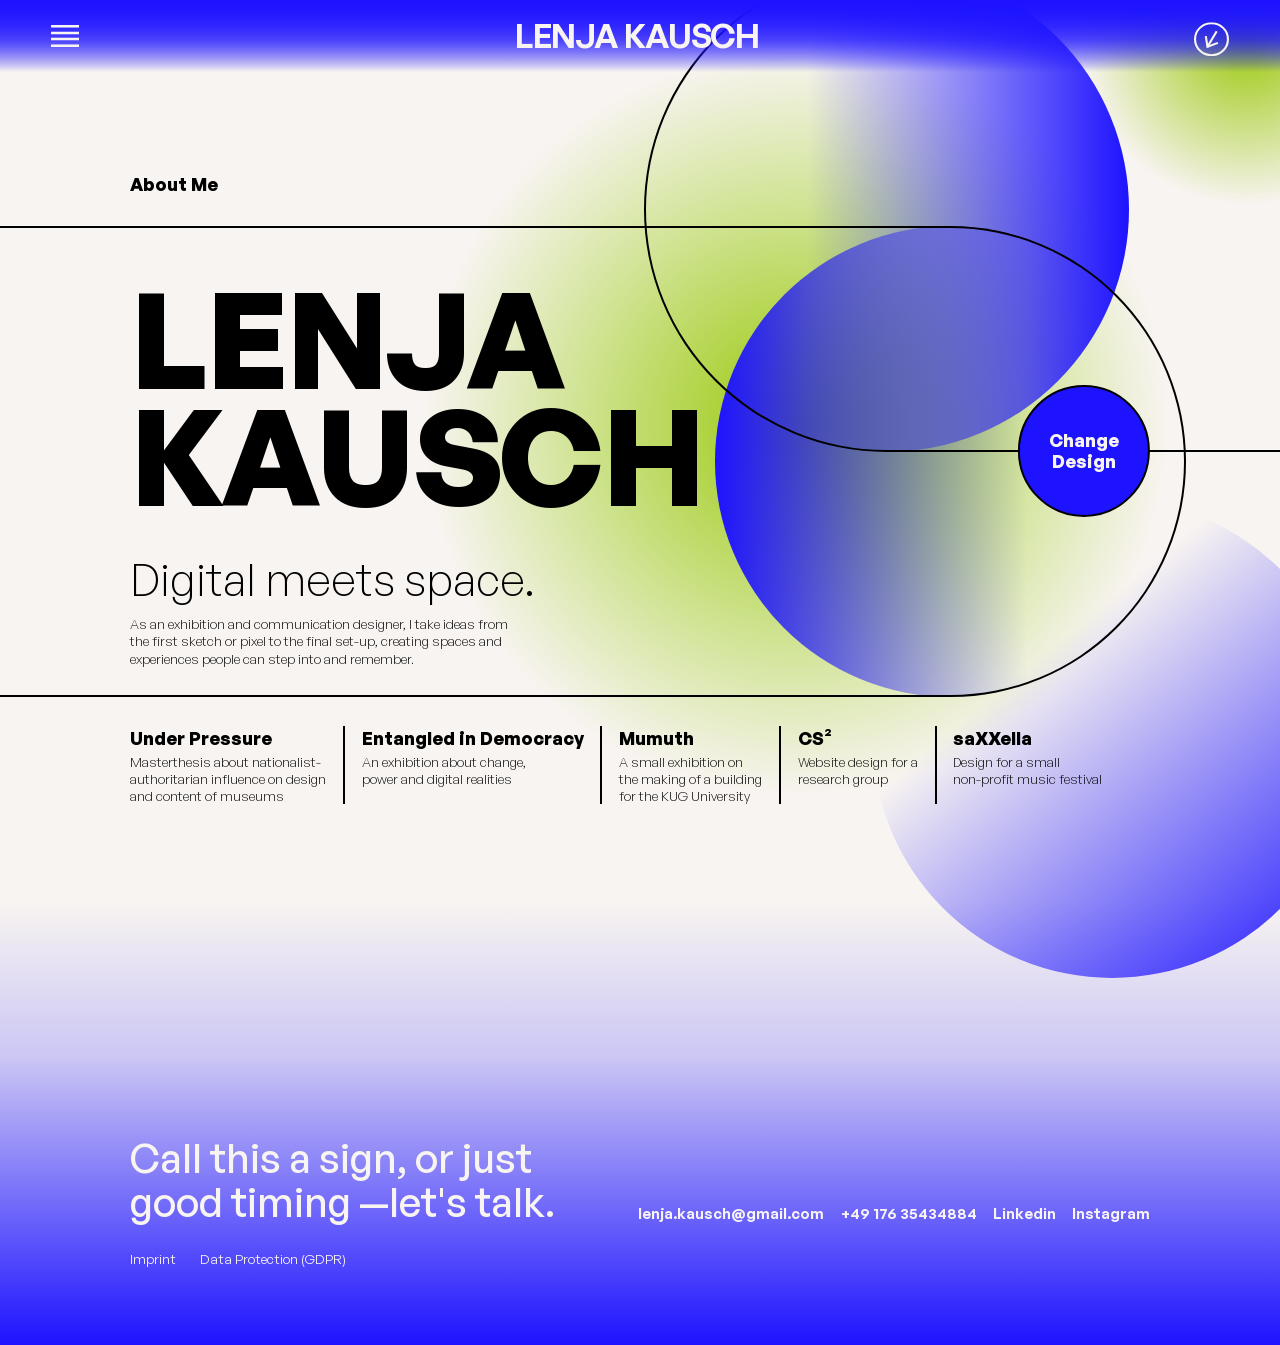
==== index.html @ ba764f84 "Portfolio website: landing page, project pages, about me, imprint and data protection Co-Authored-By" ====
<!DOCTYPE html>
<html lang="en">
<head>
<meta charset="UTF-8">
<meta name="viewport" content="width=device-width, initial-scale=1.0">
<title>Lenja Kausch — Exhibition &amp; Communication Design</title>
<meta name="description" content="Lenja Kausch — exhibition and communication designer. Digital meets space.">
<link rel="stylesheet" href="css/fonts.css">
<script>/* restore the chosen landing design before first paint */try{if(localStorage.getItem("landingDesign")==="alt")document.documentElement.classList.add("design-alt")}catch(e){}</script>
<link rel="stylesheet" href="css/style.css">
</head>
<body class="theme-landing">

<header class="site-header" id="top">
  <div class="nav-zone">
    <button class="nav-trigger" type="button" aria-haspopup="true" aria-expanded="false" aria-controls="nav-panel" aria-label="Menu">
      <img src="assets/icons/icon-menu.svg" alt="" width="33" height="26">
      <span class="nav-trigger__plus" aria-hidden="true"></span>
    </button>
    <nav class="nav-panel" id="nav-panel" aria-label="Main">
      <ul class="nav-list">
        <li class="nav-list__item nav-list__item--parent">
          <a href="work.html">Work</a>
          <ul class="nav-sublist">
            <li><a href="saxxella.html">saXXella</a></li>
            <li><a href="c2c2.html">CS²</a></li>
            <li><a href="under-pressure.html">Under Pressure</a></li>
            <li><a href="mumuth.html">Mumuth</a></li>
            <li><a href="entangled-in-democracy.html">Entangled<span class="nav-sublist__long"> in Democracy</span></a></li>
          </ul>
        </li>
        <li class="nav-list__item"><a href="about.html">About me</a></li>
      </ul>
      <p class="nav-panel__initials" aria-hidden="true">LK</p>
    </nav>
  </div>

  <a href="index.html" class="logo">Lenja Kausch</a>

  <a href="#footer" class="header-cta" aria-label="Get in touch">
    <span class="header-cta__label">GET IN<br>TOUCH</span>
    <span class="header-cta__icon">
      <img src="assets/icons/icon-arrow-circle.svg" alt="" width="24" height="24">
    </span>
  </a>
</header>

<main class="landing">

  <nav class="landing-links" aria-label="Pages">
    <ul>
      <li><a href="about.html">About Me</a></li>
    </ul>
  </nav>

  <section class="landing-hero">
    <div class="landing-hero__stage">
      <div class="landing-hero__deco" aria-hidden="true">
        <span class="landing-blob landing-blob--lime-large"></span>
        <span class="landing-blob landing-blob--lime-small"></span>
        <span class="landing-blob landing-blob--fade"></span>
        <span class="landing-circle landing-circle--upper"></span>
        <span class="landing-circle landing-circle--main"></span>
        <span class="landing-pill landing-pill--upper"></span>
        <span class="landing-pill landing-pill--main"></span>
      </div>
      <div class="container landing-hero__content">
        <h1 class="landing-title">Lenja<br>Kausch</h1>
        <p class="landing-claim"><span class="landing-claim__word">Digital</span> <span class="landing-claim__word">meets</span> <span class="landing-claim__word">space.</span></p>
        <p class="landing-intro">As an exhibition and communication designer, I take ideas from the first sketch or pixel to the final set-up, creating spaces and experiences people can step into and remember.</p>
      </div>
    </div>
    <button type="button" class="landing-change" data-change-design>Change Design</button>
  </section>

  <nav class="landing-projects" aria-label="Projects">
    <ul class="container">
      <li class="landing-project">
        <a href="under-pressure.html">
          <span class="landing-project__text">
            <strong class="landing-project__title">Under Pressure</strong>
            <span class="landing-project__desc">Masterthesis about nationalist-<br class="br-desktop">authoritarian influence on design<br class="br-desktop"> and content of museums</span>
          </span>
          <span class="landing-project__media"><img src="assets/images/landing page/web/under-pressure.jpg" alt="" loading="lazy"></span>
        </a>
      </li>
      <li class="landing-project">
        <a href="entangled-in-democracy.html">
          <span class="landing-project__text">
            <strong class="landing-project__title">Entangled in Democracy</strong>
            <span class="landing-project__desc">An exhibition about change,<br class="br-desktop"> power and digital realities</span>
          </span>
          <span class="landing-project__media"><img src="assets/images/landing page/web/entangled-in-democracy.jpg" alt="" loading="lazy"></span>
        </a>
      </li>
      <li class="landing-project">
        <a href="mumuth.html">
          <span class="landing-project__text">
            <strong class="landing-project__title">Mumuth</strong>
            <span class="landing-project__desc">A small exhibition on<br class="br-desktop"> the making of a building<br class="br-desktop"> for the KUG University</span>
          </span>
          <span class="landing-project__media"><img src="assets/images/landing page/web/mumuth.jpg" alt="" loading="lazy"></span>
        </a>
      </li>
      <li class="landing-project">
        <a href="c2c2.html">
          <span class="landing-project__text">
            <strong class="landing-project__title">CS²</strong>
            <span class="landing-project__desc">Website design for a<br class="br-desktop"> research group</span>
          </span>
          <span class="landing-project__media"><img src="assets/images/landing page/web/cs2.jpg" alt="" loading="lazy"></span>
        </a>
      </li>
      <li class="landing-project">
        <a href="saxxella.html">
          <span class="landing-project__text">
            <strong class="landing-project__title">saXXella</strong>
            <span class="landing-project__desc">Design for a small<br class="br-desktop"> non-profit music festival</span>
          </span>
          <span class="landing-project__media"><img src="assets/images/landing page/web/saxxella.jpg" alt="" loading="lazy"></span>
        </a>
      </li>
    </ul>
  </nav>

</main>

</main>

<svg class="alt-pattern" aria-hidden="true" focusable="false"></svg>

<main class="landing-alt">

  <section class="alt-hero">
    <div class="container alt-hero__grid">
      <h1 class="alt-title">
        <span class="alt-title__line alt-title__line--1" data-pattern-avoid>Digital</span>
        <span class="alt-title__line alt-title__line--2" data-pattern-avoid>Meets</span>
        <span class="alt-title__line alt-title__line--3" data-pattern-avoid>Space</span>
      </h1>
      <div class="alt-hero__aside">
        <p class="alt-intro" data-pattern-avoid>As an exhibition and communication designer, I take ideas from the first sketch or pixel to the final set-up, creating spaces and experiences people can step into and remember.</p>
        <ul class="alt-links">
          <li data-pattern-avoid><a href="about.html">About Me <img src="assets/icons/icon-arrow-right-circle.svg" alt="" width="24" height="24"></a></li>
        </ul>
      </div>
      <div class="alt-tags">
        <span class="alt-tag" data-pattern-avoid>Exhibition Design</span>
        <span class="alt-tag" data-pattern-avoid>Visual Communication</span>
      </div>
      <button type="button" class="alt-change" data-change-design data-pattern-avoid>Change Design</button>
    </div>
  </section>

  <section class="alt-projects">
    <div class="container">
      <h2 class="alt-heading" data-pattern-avoid>Selected<br>Projects</h2>
      <ol class="alt-list" data-pattern-end>
        <li class="alt-project">
          <a href="under-pressure.html">
            <span class="alt-project__num">01</span>
            <span class="alt-project__thumb" style="background-position: 52% 45%" aria-hidden="true"></span>
            <span class="alt-project__text">
              <strong class="alt-project__title">Under Pressure</strong>
              <span class="alt-project__desc">Masterthesis about nationalist-authoritarian influence on design and content of museums</span>
            </span>
            <span class="alt-tag alt-tag--outline alt-project__tag">Exhibition Design</span>
            <img class="alt-project__arrow" src="assets/icons/icon-arrow-right-circle.svg" alt="" width="36" height="36">
          </a>
        </li>
        <li class="alt-project">
          <a href="entangled-in-democracy.html">
            <span class="alt-project__num">02</span>
            <span class="alt-project__thumb" style="background-position: 20% 60%" aria-hidden="true"></span>
            <span class="alt-project__text">
              <strong class="alt-project__title">Entangled in Democracy</strong>
              <span class="alt-project__desc">An exhibition about change, power and digital realities</span>
            </span>
            <span class="alt-tag alt-tag--outline alt-project__tag">Exhibition Design</span>
            <img class="alt-project__arrow" src="assets/icons/icon-arrow-right-circle.svg" alt="" width="36" height="36">
          </a>
        </li>
        <li class="alt-project">
          <a href="mumuth.html">
            <span class="alt-project__num">03</span>
            <span class="alt-project__thumb" style="background-position: 75% 30%" aria-hidden="true"></span>
            <span class="alt-project__text">
              <strong class="alt-project__title">Mumuth</strong>
              <span class="alt-project__desc">A small exhibition on the making of a building for the KUG University</span>
            </span>
            <span class="alt-tag alt-tag--outline alt-project__tag">Exhibition Design</span>
            <img class="alt-project__arrow" src="assets/icons/icon-arrow-right-circle.svg" alt="" width="36" height="36">
          </a>
        </li>
        <li class="alt-project">
          <a href="c2c2.html">
            <span class="alt-project__num">04</span>
            <span class="alt-project__thumb" style="background-position: 35% 85%" aria-hidden="true"></span>
            <span class="alt-project__text">
              <strong class="alt-project__title">CS²</strong>
              <span class="alt-project__desc">Website design for a research group</span>
            </span>
            <span class="alt-tag alt-tag--outline alt-project__tag">Visual Communication</span>
            <img class="alt-project__arrow" src="assets/icons/icon-arrow-right-circle.svg" alt="" width="36" height="36">
          </a>
        </li>
        <li class="alt-project">
          <a href="saxxella.html">
            <span class="alt-project__num">05</span>
            <span class="alt-project__thumb" style="background-position: 85% 70%" aria-hidden="true"></span>
            <span class="alt-project__text">
              <strong class="alt-project__title">saXXella</strong>
              <span class="alt-project__desc">Design for a small non-profit music festival</span>
            </span>
            <span class="alt-tag alt-tag--outline alt-project__tag">Visual Communication</span>
            <img class="alt-project__arrow" src="assets/icons/icon-arrow-right-circle.svg" alt="" width="36" height="36">
          </a>
        </li>
      </ol>
      <img class="alt-strip" src="assets/images/landing page/alt/pixel-strip.png" alt="" width="2656" height="296" loading="lazy">
    </div>
  </section>

</main>

<footer class="site-footer" id="footer">
  <div class="container footer__grid">
    <h2 class="footer__title">Call this a sign, or just good timing —let's talk.</h2>
    <ul class="footer__links">
      <li><a href="mailto:lenja.kausch@gmail.com">lenja.kausch@gmail.com</a></li>
      <li><a href="tel:+4917635434884">+49 176 35434884</a></li>
      <li><a href="https://www.linkedin.com" target="_blank" rel="noopener">Linkedin</a></li>
      <li><a href="https://www.instagram.com" target="_blank" rel="noopener">Instagram</a></li>
    </ul>
    <p class="footer__legal"><a href="impressum.html">Imprint</a><a href="datenschutz.html">Data Protection (GDPR)</a></p>
  </div>
</footer>

<script src="js/script.js"></script>
</body>
</html>
---- css/fonts.css ----
/* self-hosted fonts (General Sans and Array by Indian Type Foundry, via Fontshare; ITF Free Font License) */
@font-face {
  font-family: 'General Sans';
  src: url('../assets/fonts/general-sans-300.woff2') format('woff2');
  font-weight: 300;
  font-style: normal;
  font-display: swap;
}
@font-face {
  font-family: 'General Sans';
  src: url('../assets/fonts/general-sans-400.woff2') format('woff2');
  font-weight: 400;
  font-style: normal;
  font-display: swap;
}
@font-face {
  font-family: 'General Sans';
  src: url('../assets/fonts/general-sans-500.woff2') format('woff2');
  font-weight: 500;
  font-style: normal;
  font-display: swap;
}
@font-face {
  font-family: 'General Sans';
  src: url('../assets/fonts/general-sans-600.woff2') format('woff2');
  font-weight: 600;
  font-style: normal;
  font-display: swap;
}
@font-face {
  font-family: 'General Sans';
  src: url('../assets/fonts/general-sans-700.woff2') format('woff2');
  font-weight: 700;
  font-style: normal;
  font-display: swap;
}
@font-face {
  font-family: 'Array';
  src: url('../assets/fonts/array-600.woff2') format('woff2');
  font-weight: 600;
  font-style: normal;
  font-display: swap;
}
---- css/style.css ----
/* ---------- Tokens ---------- */
:root {
  --color-bg: #F8F4F1;
  --color-accent: #6A00FF;
  --color-accent-2: #954CFD;
  --color-on-accent: #F8F4F1;
  --nav-initials-color: #fff;
  --gradient-rgb: 106,0,255;
  --gradient-mid-rgb: 125,32,255;
  --gradient-soft-rgb: 181,128,255;

  --font-body: "General Sans", -apple-system, BlinkMacSystemFont, "Segoe UI", sans-serif;

  --fs-hero: clamp(2.75rem, 6vw + 2rem, 9.375rem);
  --fs-h1: clamp(2.25rem, 4.2vw + 1.5rem, 6.25rem);
  --fs-h2: clamp(1.75rem, 1.2vw + 1.4rem, 2.8125rem);
  --fs-subtitle: clamp(1.5rem, 1.4vw + 1.1rem, 2.8125rem);
  --fs-footer-title: clamp(1.75rem, 1.6vw + 1.2rem, 2.8125rem);
  --fs-body: clamp(0.8rem, 0.9vw + 0.2rem, 2rem); 
  --fs-small: clamp(0.7rem, 0.8vw + 0.2rem, 2rem);

  --container-pad: max(1.5rem, 10vw + 2px);
  --grid-col: calc(var(--container-pad) - 20px);
  --section-gap: clamp(4rem, 8vw, 8rem);

  --header-h: clamp(4.5rem, 5vw, 10.4rem);
  --ease-out-expo: cubic-bezier(0.19, 1, 0.22, 1);
  --nav-icon-h: 1.38rem;
  --logo-h: clamp(2.1rem, 1.4vw, 1.5rem);
  --cta-icon-h: 2.15rem;
  --gap-xl: clamp(8rem, 12vw, 14rem);
  --gap-md: clamp(6rem, 10vw, 12rem);
  --gap-sm: clamp(0.75rem, 2vw, 5rem);

}

/* ---------- Project themes ---------- */
.theme-underpressure {
  --color-accent: #3E4D00; /* dark olive for text: the lime itself is too light to read on the cream background */
  --color-accent-2: #3E4D00;
  --gradient-rgb: 185,226,59; /* #B9E23B */
  --gradient-mid-rgb: 185,226,59;
  --gradient-soft-rgb: 214,238,140;
}
.theme-underpressure .hero { color: var(--color-accent); }
/* portrait images in landscape sliders: the empty sides are filled with a warm grey, close to the rendered walls */
.theme-underpressure .media-frame__images img.media-frame__images-item--contain { background: #DEDBD6; }
.theme-underpressure .site-header,
.theme-underpressure .site-footer { --color-on-accent: #3E4D00; }
.theme-underpressure .site-header { --nav-initials-color: #3E4D00; }
@media (max-width: 55.99em) {
  .theme-underpressure .nav-panel { background: rgb(var(--gradient-rgb)); }
}
.theme-saxxella {
  --color-accent: #2F2A9E;
  --color-accent-2: #2F2A9E;
  --gradient-rgb: 122,201,112;
  --gradient-mid-rgb: 122,201,112;
  --gradient-soft-rgb: 170,224,160;
}
.theme-saxxella .hero { color: var(--color-accent); }
/* the portrait T-shirt photo is shown whole; its wall colour fills the rest of the frame */
.saxxella-shirt { background: #E6E4E1; }
/* radial gradient on the right edge, straddling Concept and Idea and Final Concept */
.theme-saxxella .final-result { position: relative; }
.theme-saxxella .final-result::before {
  content: "";
  position: absolute;
  right: 0;
  top: calc(-1 * var(--gap-xl) / 2 - 8vw);
  width: 32vw;
  height: 42vw;
  transform: translateY(-50%);
  background: radial-gradient(ellipse 100% 50% at 100% 50%, rgba(var(--gradient-rgb),0.9) 0%, rgba(var(--gradient-rgb),0.6) 30%, rgba(var(--gradient-soft-rgb),0.3) 60%, rgba(248,244,241,0) 100%);
  pointer-events: none;
}
.theme-saxxella .final-result > .container { position: relative; }
/* Final Concept: the slider sits under the text, across all 8 content columns
   (same distance between text and slider as between lede and slider on Entangled) */
.theme-saxxella .final-result__grid {
  grid-template-columns: 1fr;
  row-gap: clamp(3rem, 6vw, 5rem);
}
@media (min-width: 56em) {
  /* text starts at page column 4, like the Concept and Idea text (the heading stays at column 2) */
  .theme-saxxella .final-result__text > p {
    width: calc(3 * var(--container-pad) - 20px); /* 3 columns */
    max-width: none;
    margin-left: calc(2 * var(--container-pad));
  }
}
@media (max-width: 40em) {
  /* the long first subtitle line has to fit inside the margins so both lines end at the same edge */
  .theme-saxxella .hero__subtitle { font-size: 5.1vw; }
}
/* intro image as a full-width strip */
.theme-saxxella .concept-video__player { aspect-ratio: 5 / 1; object-position: 50% 50%; }
@media (max-width: 40em) {
  .theme-saxxella .concept-video__player { aspect-ratio: 3 / 1; }
}
.theme-saxxella .site-header,
.theme-saxxella .site-footer { --color-on-accent: #2F2A9E; }
.theme-saxxella .site-header { --nav-initials-color: #2F2A9E; }
@media (max-width: 55.99em) {
  .theme-saxxella .nav-panel { background: rgb(var(--gradient-rgb)); }
}
.theme-mumuth {
  --color-accent: #1D13FF;
  --color-accent-2: #1D13FF;
  --gradient-rgb: 137,132,255;
  --gradient-mid-rgb: 137,132,255;
  --gradient-soft-rgb: 137,132,255;
}
.theme-mumuth .hero { color: var(--color-accent); }
.theme-mumuth .site-header,
.theme-mumuth .site-footer { --color-on-accent: #1D13FF; }
.theme-mumuth .site-header { --nav-initials-color: #1D13FF; }
@media (max-width: 55.99em) {
  .theme-mumuth .nav-panel { background: rgb(var(--gradient-rgb)); }
}

.theme-cs2 {
  --color-accent: #E040FB;
  --color-accent-2: #E040FB;
  --gradient-rgb: 224,64,251;
  --gradient-mid-rgb: 224,64,251;
  --gradient-soft-rgb: 238,150,252;
}
/* CS² magenta is lighter than the other themes: keep the hero colour solid for longer so the light title and subtitle stay readable */
.theme-cs2 .hero {
  background:
    radial-gradient(ellipse 60% 55% at 12% 0%, rgba(var(--gradient-rgb),0.9) 0%, rgba(var(--gradient-rgb),0.7) 20%, rgba(var(--gradient-soft-rgb),0.35) 55%, rgba(248,244,241,0) 80%),
    linear-gradient(180deg, rgb(var(--gradient-rgb)) 0%, rgba(var(--gradient-rgb),0.9) 45%, var(--color-bg) 78%);
}
@media (max-width: 40em) {
  /* the long CS² title needs a slightly smaller size to fit on phones */
  .theme-cs2 .hero__title { font-size: 9.5vw; }
}
.theme-landing {
  --color-accent: #1D13FF;
  --color-accent-2: #1D13FF;
  --gradient-rgb: 29,19,255;
  --gradient-mid-rgb: 29,19,255;
  --gradient-soft-rgb: 138,132,248;
  --landing-lime: #9AC80A;
  --landing-line: 2px solid #000;
  /* landing scale unit: 1vw, but shrinks on wide, short screens so the first screen still fits (design frame 1440 x 952) */
  --lu: min(1vw, 1.5126vh);
}
.theme-about {
  --color-accent: #1D13FF;
  --color-accent-2: #1D13FF;
  --gradient-rgb: 29,19,255;
  --gradient-mid-rgb: 29,19,255;
  --gradient-soft-rgb: 138,132,248;
}

/* ---------- Reset ---------- */
* { box-sizing: border-box; }
html { scroll-behavior: smooth; }
body {
  margin: 0;
  background: var(--color-bg);
  color: var(--color-accent);
  font-family: var(--font-body);
  font-weight: 400;
  -webkit-font-smoothing: antialiased;
}
img { max-width: 100%; display: block; }
a { color: inherit; text-decoration: none; }
ul { list-style: none; margin: 0; padding: 0; }
p { margin: 0 0 1em; }
p:last-child { margin-bottom: 0; }
button { font: inherit; background: none; border: none; padding: 0; color: inherit; cursor: pointer; }

.container {
  margin-inline: auto;
  padding-inline: var(--container-pad);
}

/* ---------- Header ---------- */
.site-header {
  position: fixed;
  top: 0;
  left: 0;
  right: 0;
  z-index: 50;
  display: flex;
  align-items: center;
  justify-content: space-between;
  height: var(--header-h);
  padding-inline: clamp(1.25rem, 4vw, 3.25rem);
  background: linear-gradient(180deg, rgb(var(--gradient-rgb)) 0%, rgba(var(--gradient-rgb),0.55) 55%, rgba(var(--gradient-rgb),0) 100%);
  pointer-events: none;
}
.site-header > * { pointer-events: auto; }

.site-header::before {
  content: "";
  position: absolute;
  top: 0;
  left: 0;
  right: 0;
  z-index: -1;
  height: var(--header-h);
  background: linear-gradient(180deg, rgb(var(--gradient-rgb)) 0%, rgba(var(--gradient-rgb),0.55) 55%, rgba(var(--gradient-rgb),0) 100%);
  transition: height 0.4s var(--ease-out-expo);
  pointer-events: none;
}
.site-header:hover::before,
.site-header:focus-within::before,
.site-header.is-open::before {
  height: calc(var(--header-h) + 11rem);
}

.logo {
  font-weight: 600;
  letter-spacing: -0.03em;
  text-transform: uppercase;
  font-size: var(--logo-h);
  line-height: 1;
  color: var(--color-on-accent);
}

/* ---------- Nav (hover flyout, staggered cascade) ---------- */
.nav-zone {
  position: relative;
  height: 100%;
  display: flex;
  align-items: center;
}
.nav-trigger {
  position: relative;
  z-index: 1;
  display: inline-flex;
}
.nav-trigger__plus {
  display: none;
}
.nav-trigger img {
  width: 1.75rem;
  height: var(--nav-icon-h);
  transition: opacity 0.3s var(--ease-out-expo);
}
.nav-zone:hover .nav-trigger img,
.nav-zone:focus-within .nav-trigger img,
.site-header:hover .nav-trigger img,
.site-header:focus-within .nav-trigger img,
.site-header.is-open .nav-trigger img {
  opacity: 0;
}

.nav-panel {
  position: absolute;
  top: calc(50% - (var(--logo-h) / 2));
  left: 0;
  min-width: 16rem;
  color: var(--color-on-accent);
  opacity: 0;
  visibility: hidden;
  transition: opacity 0.3s var(--ease-out-expo), visibility 0.3s;
  pointer-events: none;
}
.nav-zone:hover .nav-panel,
.nav-zone:focus-within .nav-panel,
.site-header:hover .nav-panel,
.site-header:focus-within .nav-panel,
.site-header.is-open .nav-panel {
  opacity: 1;
  visibility: visible;
  pointer-events: auto;
}

.nav-list {
  display: flex;
  flex-direction: column;
  gap: 0.2rem;
}
.nav-list__item > a {
  font-size: 1rem;
  text-transform: uppercase;
  font-weight: 400;
  -webkit-text-stroke: 0px currentColor;
  transition: -webkit-text-stroke-width 3s var(--ease-out-expo);
}
.nav-list__item > a:hover {
  font-weight: 700;
  -webkit-text-stroke-width: 0.2px;
}


.nav-sublist {
  display: flex;
  flex-direction: column;
  gap: 0rem;
  margin-top: 0 rem;
  padding-left: 1.25rem;
  text-transform: uppercase;
  line-height: 90%;
}
.nav-sublist a {
  font-size: 0.8rem;
  opacity: 0.85;
  -webkit-text-stroke: 0px currentColor;
  transition: -webkit-text-stroke-width 3s var(--ease-out-expo);
}
.nav-sublist a:hover {
  font-weight: 700;
  -webkit-text-stroke-width: 0.2px;
}
.nav-sublist .is-current a { font-weight: 600; text-decoration: underline; opacity: 1; }

.nav-panel__initials {
  display: none;
}

/* each item cascades in on its own, translate + fade, staggered top to bottom */
.nav-list__item,
.nav-sublist li {
  transform: translateY(-0.6rem);
  opacity: 0;
  transition: transform 0.6s var(--ease-out-expo), opacity 0.5s var(--ease-out-expo);
}
.nav-zone:hover .nav-list__item,
.nav-zone:hover .nav-sublist li,
.nav-zone:focus-within .nav-list__item,
.nav-zone:focus-within .nav-sublist li,
.site-header:hover .nav-list__item,
.site-header:hover .nav-sublist li,
.site-header:focus-within .nav-list__item,
.site-header:focus-within .nav-sublist li,
.site-header.is-open .nav-list__item,
.site-header.is-open .nav-sublist li {
  transform: translateY(0);
  opacity: 1;
}
.nav-list__item:nth-child(1) { transition-delay: 0.03s; }
.nav-sublist li:nth-child(1) { transition-delay: 0.07s; }
.nav-sublist li:nth-child(2) { transition-delay: 0.1s; }
.nav-sublist li:nth-child(3) { transition-delay: 0.13s; }
.nav-sublist li:nth-child(4) { transition-delay: 0.16s; }
.nav-sublist li:nth-child(5) { transition-delay: 0.19s; }
.nav-list__item:nth-child(2) { transition-delay: 0.22s; }
.nav-list__item:nth-child(3) { transition-delay: 0.25s; }

/* ---------- Get in touch CTA ---------- */
.header-cta {
  position: relative;
  display: flex;
  align-items: center;
  color: var(--color-on-accent);
}
.header-cta__icon {
  display: inline-flex;
  transform: translateY(0.2rem);
  transition: transform 0.7s var(--ease-out-expo);
}
.header-cta__icon img { width: var(--cta-icon-h); height: var(--cta-icon-h); }
.header-cta__label {
  position: absolute;
  top: 0;
  left: 50%;
  writing-mode: vertical-rl;
  text-align: end;
  transform: translateX(-50%) translateY(calc((var(--cta-icon-h) - var(--logo-h) + 8px) / 2)) rotate(180deg);
  text-transform: uppercase;
  font-size: 1.3rem; /* short enough to leave room above the icon, which now stops level with About me */
  font-weight: 300;
  letter-spacing: 0.05em;
  line-height: 80%;
  white-space: nowrap;
  opacity: 0;
  transition: opacity 0.5s var(--ease-out-expo), transform 0.6s var(--ease-out-expo);
}
.site-header:hover .header-cta__icon,
.site-header:focus-within .header-cta__icon,
.site-header.is-open .header-cta__icon {
  transform: translateY(5.95rem); /* icon sits just below the last menu entry (About me) */
}
.site-header:hover .header-cta__label,
.site-header:focus-within .header-cta__label,
.site-header.is-open .header-cta__label {
  opacity: 1;
  transition-delay: 0.1s;
}

/* ---------- Hero ---------- */
.hero {
  padding-top: calc(var(--header-h) + var(--gap-xl));
  padding-bottom: var(--gap-xl);
  background:
    radial-gradient(ellipse 60% 55% at 12% 0%, rgba(var(--gradient-rgb),0.9) 0%, rgba(var(--gradient-mid-rgb),0.7) 20%, rgba(var(--gradient-soft-rgb),0.35) 55%, rgba(248,244,241,0) 80%),
    linear-gradient(180deg, rgb(var(--gradient-rgb)) 0%, rgba(var(--gradient-rgb),0.6) 30%, var(--color-bg) 62%);
  color: var(--color-on-accent);
}
.hero__title {
  font-size: var(--fs-hero);
  font-weight: 600;
  text-transform: uppercase;
  line-height: 0.98;
  letter-spacing: -0.02em;
  margin: 0 0 var(--gap-sm);
  max-width: calc(8 * var(--grid-col) + 7 * 20px);
}
.hero__title-line {
  display: inline-block;
  white-space: nowrap;
}
@media (max-width: 40em) {
  .hero__title { font-size: 10.5vw; }
}
.hero__subtitle {
  font-weight: 400;
  font-size: var(--fs-subtitle);
  line-height: 1.15;
  margin: 0 0 var(--gap-md);
  width: fit-content; /* box hugs its longest line, so all lines end at the same right edge */
  max-width: 100%;
  margin-left: auto;
  text-align: right;
}
.hero__subtitle-line {
  display: inline-block;
  white-space: nowrap;
}
/* line break used only on phones */
.br-mobile { display: none; }
@media (max-width: 40em) { .br-mobile { display: inline; } }
@media (max-width: 40em) {
  .hero__subtitle { font-size: clamp(1.1rem, 5.5vw, 1.5rem); }
  :root {
    --fs-h1: clamp(1.8rem, 8vw, 2.25rem);
    --fs-h2: clamp(1.15rem, 4.5vw, 1.4rem);
  }
}
.hero__info {
  display: grid;
  gap: var(--gap-sm);
  max-width: 36rem;
  font-size: var(--fs-body);
  line-height: 1.4;
  color: var(--color-accent);
}
.info-block__label { font-weight: 600; margin-bottom: 0.15em; }

/* ---------- Section titles / shared type ---------- */
.section-title {
  color: var(--color-accent);
  text-transform: uppercase;
  font-weight: 600;
  line-height: 1;
  margin: 0 0 var(--gap-sm);
}
.section-title--h1 { font-size: var(--fs-h1); }
.section-title--h2 { font-size: var(--fs-h2); }
.section-lede {
  color: var(--color-accent);
  font-size: var(--fs-body);
  margin-bottom: clamp(3rem, 6vw, 5rem);
}
.concept-intro { margin-bottom: clamp(3rem, 6vw, 5rem); }
/* when nothing follows in the section (saXXella), keep the large distance before Final Concept, as on Entangled */
.concept-intro:last-child { margin-bottom: var(--gap-xl); }
.concept-intro__image {
  width: 100%;
  height: auto;
  margin-bottom: 1.5rem;
}
.final-result__figure { margin: 0; }
.final-result__figure img { width: 100%; height: auto; }
.final-result__text > p {
  font-size: var(--fs-body);
  max-width: 24rem;
}

/* ---------- Concept video ---------- */
.concept-video__player {
  width: 100%;
  aspect-ratio: 16 / 9;
  object-fit: cover;
  display: block;
  background: var(--color-accent);
}

/* ---------- Concept & Idea ---------- */
.concept {
  position: relative;
  overflow: hidden;
  padding-top: var(--gap-xl);
  padding-bottom: 0;
  background:
    radial-gradient(ellipse 45% 30% at -5% 0%, rgba(var(--gradient-rgb),0.55) 0%, rgba(var(--gradient-soft-rgb),0.25) 45%, rgba(248,244,241,0) 75%);
}

.media-frame {
  margin: 0 0 var(--gap-md);
}
.media-frame img {
  width: 100%;
  aspect-ratio: 16 / 9;
  object-fit: cover;
}
.media-frame__images {
  position: relative;
  width: 100%;
  aspect-ratio: 16 / 9;
  cursor: pointer;
}
.media-frame__images img {
  position: absolute;
  inset: 0;
  width: 100%;
  height: 100%;
  object-fit: cover;
  opacity: 0;
  transition: opacity 1.2s ease-in-out;
}
.media-frame__images img.is-active {
  opacity: 1;
}
.media-frame__images img.media-frame__images-item--contain {
  object-fit: contain;
}
.media-frame__images::before,
.media-frame__images::after {
  position: absolute;
  top: 0;
  bottom: 0;
  width: 50%;
  z-index: 1;
  display: flex;
  align-items: center;
  padding-inline: clamp(1rem, 2vw, 2rem);
  color: var(--color-on-accent);
  font-size: var(--fs-h2);
  line-height: 1;
  opacity: 0;
  pointer-events: none;
  transition: opacity 0.4s var(--ease-out-expo);
}
.media-frame__images::before {
  content: "<";
  justify-content: flex-start;
  left: 0;
  background: linear-gradient(to right, rgba(var(--gradient-rgb),0.6), transparent);
}
.media-frame__images::after {
  content: ">";
  justify-content: flex-end;
  right: 0;
  background: linear-gradient(to left, rgba(var(--gradient-rgb),0.6), transparent);
}
/* hover hint only where a real pointer can hover; a tap would leave it stuck */
@media (hover: hover) and (pointer: fine) {
  .media-frame__images[data-hover-side="prev"]::before,
  .media-frame__images[data-hover-side="next"]::after {
    opacity: 1;
  }
}
.media-frame--portrait img,
.media-frame--portrait .media-frame__images { aspect-ratio: 571 / 856; border-radius: 0; }
.media-frame figcaption {
  display: flex;
  align-items: center;
  gap: 1rem;
  margin-top: 0.75rem;
  font-size: var(--fs-body);
}
.media-frame__nav { display: flex; gap: 0.5rem; }
.media-frame__caption { font-weight: 600; flex: 1; text-align: center; }
.media-frame__count { margin-left: auto; }
.media-frame--portrait figcaption .media-frame__count { margin-left: 0; flex: 1; text-align: right; }
.icon-btn {
  display: inline-flex;
  align-items: center;
  justify-content: center;
}
.icon-btn--sm {
  color: var(--color-accent);
  font-size: calc(var(--fs-body) * 1.4);
  font-weight: 400;
  transition: font-weight 0.2s ease;
}
.icon-btn--sm:hover {
  font-weight: 600;
}

.material {
  display: grid;
  grid-template-columns: 1fr;
  gap: 2.5rem;
  margin-bottom: var(--gap-md);
}
.material__text p { max-width: 28rem; font-size: var(--fs-body); }
.material__swatches {
  display: grid;
  grid-template-columns: repeat(3, 1fr);
  gap: clamp(0.5rem, 3vw, 2.5rem);
}
.material__swatches li {
  display: flex;
  flex-direction: column;
  align-items: center;
  gap: 0.75rem;
  min-width: 0;
}
.material__swatch-media {
  position: relative;
  display: block;
  width: 100%;
  padding-top: 100%;
}
.material__swatch-media img {
  position: absolute;
  inset: 0;
  width: 100%;
  height: 100%;
  border-radius: 50%;
  object-fit: cover;
}
.material__swatches span { font-size: var(--fs-body); text-align: center; }

.dramaturgy {
  position: relative;
}
.dramaturgy::before {
  content: "";
  position: absolute;
  top: -23rem;
  left: 50%;
  width: 100vw;
  height: 55rem;
  transform: translateX(-50%);
  background: radial-gradient(ellipse 45rem 30rem at 100% 23rem, rgba(var(--gradient-rgb),0.55) 0%, rgba(var(--gradient-soft-rgb),0.25) 45%, rgba(248,244,241,0) 75%);
  pointer-events: none;
  z-index: -1;
}
.dramaturgy__intro p { max-width: 28rem; font-size: var(--fs-body); }
.dramaturgy__legend {
  display: flex;
  flex-direction: column;
  gap: 0rem;
  margin: 2.5rem 0 1.5rem;
}
.dramaturgy__legend > div { display: flex; align-items: center; gap: 0.6rem; }
.dramaturgy__legend dt { font-weight: 600; font-size: var(--fs-body); }
.legend-line { width: 2.25rem; height: 0; border-top: 2px solid var(--color-accent); display: block; }
.legend-line--dashed { border-top-style: dashed; }
.legend-line--dotted { border-top-style: dotted; }
.legend-line--dashdot {
  border-top: none;
  height: 2px;
  background-image: repeating-linear-gradient(to right, var(--color-accent) 0 6px, transparent 6px 9px, var(--color-accent) 9px 11px, transparent 11px 16px);
}
.dramaturgy__chart {
  border-left: 2px solid var(--color-accent);
  border-bottom: 2px solid var(--color-accent);
}
.dramaturgy__chart img { width: 100%; height: auto; }
.dramaturgy__rooms {
  display: grid;
  grid-template-columns: repeat(2, 1fr);
  gap: 1.5rem 1rem;
  margin-top: var(--gap-sm);
  font-size: var(--fs-body);
}
.dramaturgy__rooms strong { display: block; font-weight: 600; margin-bottom: 0.2em; }
.room-num { display: none; }
@media (max-width: 40em) {
  .dramaturgy__rooms {
    display: flex;
    justify-content: space-between;
    gap: 0.5rem;
  }
  .dramaturgy__rooms li { text-align: center; }
  .dramaturgy__rooms strong { margin-bottom: 0; }
  .room-num { display: inline-block; }
  .room-full,
  .room-desc { display: none; }
}

/* ---------- Floorplan ---------- */
.floorplan { padding-top: var(--gap-md); padding-bottom: var(--gap-xl); }
.floorplan__diagram {
  position: relative;
  width: 100%;
  aspect-ratio: 1440 / 922;
  margin-top: 1.5rem;
}
.floorplan__diagram img { width: 100%; height: 100%; object-fit: contain; }
.room-label {
  position: absolute;
  color: var(--color-accent-2);
  font-weight: 600;
  font-size: var(--fs-body);
  line-height: 1.15;
  text-align: center;
  transform: translateX(-50%);
  pointer-events: none;
}
.room-label--1 { left: 41.77%; top: 65.7%; width: 11.2%; }
.room-label--2 { left: 41.81%; top: 32.9%; width: 10.5%; }
.room-label--3 { left: 58.98%; top: 29.9%; width: 10.5%; }
.room-label--4 { left: 80.21%; top: 29.2%; width: 10.5%; }
.room-label--5 { left: 58.26%; top: 71.0%; width: 10.5%; }

/* ---------- Final Result ---------- */
.final-result { padding-top: 0; padding-bottom: var(--section-gap); }
.final-result__grid {
  display: grid;
  grid-template-columns: 1fr;
  gap: 3rem;
}
.final-result__text > * + * { margin-top: 1.5rem; }
.final-result__text > .section-title { margin-top: -0.12em; margin-left: -0.05em; }
/* heading-to-text gap comes from the heading's own margin, as in Concept and Idea */
.final-result__text > .section-title + * { margin-top: 0; }
@media (max-width: 40em) {
  .final-result__text > .final-result__room-link + .final-result__room-link {
    margin-top: var(--gap-sm);
  }
}
.final-result__room-link strong {
  display: block;
  font-weight: 400;
  font-size: var(--fs-body);
}
.final-result__room-link span {
  display: block;
  font-weight: 400;
  font-size: var(--fs-body);
}
.final-result__room-link p {
  display: none;
  margin-top: 0.5rem;
  font-weight: 400;
  font-size: var(--fs-body);
  max-width: 24rem;
}
.final-result__room-link.is-active p {
  display: block;
}
.final-result__room-link.is-active strong,
.final-result__room-link.is-active span,
.final-result__room-link.is-active p {
  font-weight: 600;
}
.final-result__room-link {
  display: block;
  width: 100%;
  text-align: left;
  opacity: 0.65;
  transition: opacity 0.2s ease;
}
.final-result__room-link.is-active {
  opacity: 1;
}
.final-result__room-link:hover { opacity: 1; }
.final-result__room-link:hover strong,
.final-result__room-link:hover span { font-weight: 600; }

/* ---------- About me ---------- */
.visually-hidden {
  position: absolute;
  width: 1px;
  height: 1px;
  overflow: hidden;
  clip: rect(0 0 0 0);
  white-space: nowrap;
}
.nav-list__item.is-current > a { text-decoration: underline; }

.about-intro {
  padding-top: calc(var(--header-h) + var(--gap-xl));
  background: radial-gradient(ellipse 35vw 40vw at 100% 55%, rgba(var(--gradient-rgb),1) 0%, rgba(var(--gradient-rgb),0.875) 12.5%, rgba(var(--gradient-rgb),0.75) 25%, rgba(var(--gradient-soft-rgb),0.5) 50%, rgba(248,244,241,0) 100%);
}
.about-intro__grid { display: flex; flex-direction: column; }
.about-intro__photo {
  width: 75%;
  height: auto;
  aspect-ratio: 418 / 564;
  object-fit: cover;
  object-position: 100% 100%;
}
.about-intro__hello,
.about-intro__text {
  font-size: var(--fs-subtitle);
  line-height: 1.1;
}
.about-intro__hello { margin: var(--gap-sm) 0; }
.about-intro__claim {
  display: flex;
  flex-direction: column;
  margin: 0;
  font-size: 17vw;
  font-weight: 600;
  text-transform: uppercase;
  line-height: 0.95;
  letter-spacing: -0.02em;
}
.about-intro__word { white-space: nowrap; }
.about-intro__word--meets { align-self: flex-end; }
.about-intro__text { margin: clamp(3rem, 6vw, 5rem) 0 0; }

.about-career {
  position: relative;
  padding-top: var(--section-gap);
}
/* gradient on its own layer so it can fade out beyond the section edges */
.about-career::before {
  content: "";
  position: absolute;
  top: 55%;
  left: 0;
  width: 50vw;
  height: 56vw;
  transform: translate(-50%, -50%);
  background: radial-gradient(closest-side, rgba(var(--gradient-rgb),1) 0%, rgba(var(--gradient-rgb),0.875) 12.5%, rgba(var(--gradient-rgb),0.75) 25%, rgba(var(--gradient-soft-rgb),0.5) 50%, rgba(248,244,241,0) 100%);
  pointer-events: none;
}
.about-career > .container { position: relative; }
.timeline {
  --tl-x: 14px;
  --tl-gap: 3rem;
  list-style: none;
  margin: clamp(3rem, 6vw, 5rem) 0 0;
  padding: 0;
  font-size: var(--fs-body);
  line-height: 1.35;
}
.timeline__item {
  position: relative;
  padding-left: calc(var(--tl-x) + 1.75rem);
}
.timeline__item + .timeline__item { margin-top: var(--tl-gap); }
.timeline__item p { margin: 0; }
.timeline__date { font-weight: 600; margin-bottom: 0.25rem; }
/* line from this dot down to the next one */
.timeline__item::before {
  content: "";
  position: absolute;
  left: calc(var(--tl-x) - 1.5px);
  top: 0.675em;
  width: 3px;
  height: calc(100% + var(--tl-gap));
  background: var(--color-accent);
}
.timeline__item:last-child::before { height: 1.2em; }
.timeline__item::after {
  content: "";
  position: absolute;
  left: calc(var(--tl-x) - 9px);
  top: calc(0.675em - 9px);
  width: 18px;
  height: 18px;
  border: 3px solid var(--color-accent);
  border-radius: 50%;
  background: var(--color-bg);
}
.timeline__item:first-child::after {
  left: calc(var(--tl-x) - 14px);
  top: calc(0.675em - 14px);
  width: 28px;
  height: 28px;
  background: var(--color-accent);
}

.about-skills { padding-top: var(--section-gap); padding-bottom: var(--section-gap); }
.about-subtitle {
  font-size: var(--fs-h2);
  font-weight: 600;
  line-height: 1;
  margin: 0 0 clamp(3rem, 6vw, 5rem);
}
.about-subtitle--small-gap { margin-bottom: var(--gap-sm); }
.about-extras {
  display: grid;
  gap: clamp(3rem, 6vw, 5rem);
  margin-top: var(--section-gap);
}
.about-extras__text {
  margin: 0;
  font-size: var(--fs-body);
  line-height: 1.35;
}

.skills-chart {
  --label-w: 0px;
  position: relative;
  font-size: var(--fs-body);
}
/* level columns: a line at the start of each level and one closing line */
.skills-chart::before {
  content: "";
  position: absolute;
  top: 0;
  bottom: 0;
  left: var(--label-w);
  right: 0;
  border-right: 3px solid var(--color-accent);
  background: linear-gradient(to right, var(--color-accent) 3px, transparent 3px) 0 0 / 25% 100% repeat-x;
}
.skills-chart__levels {
  display: grid;
  grid-template-columns: repeat(4, 1fr);
  margin: 0 0 1rem var(--label-w);
  padding: 0;
  list-style: none;
  font-size: var(--fs-small);
  font-weight: 600;
}
.skills-chart__levels li { padding: 0.75rem 0 0 0.6rem; }
.skills-chart__bars {
  position: relative;
  display: grid;
  gap: 10px;
  margin: 0;
  padding: 0;
  list-style: none;
}
.skill-bar {
  width: calc(var(--label-w) + (100% - var(--label-w)) * var(--level) / 4);
  padding: 0.2em 0.5rem;
  line-height: 1.2;
  white-space: nowrap;
  background: var(--color-accent);
  color: var(--color-on-accent);
}
.skills-chart__group {
  position: relative;
  margin: 1.25rem 0 0.5rem;
  padding-left: 0.5rem;
  font-size: var(--fs-subtitle);
  font-weight: 400;
  line-height: 1.1;
}

.languages {
  display: grid;
  grid-template-columns: max-content 1fr;
  column-gap: 2.5rem;
  margin: 0;
  font-size: var(--fs-body);
  line-height: 1.35;
}
.languages dt { font-weight: 600; }
.languages dd { margin: 0; }

/* ---------- Landing page ---------- */
/* the gradient circles of the first design continue over the footer's background, under its text */
.theme-landing .site-footer { position: relative; }
.theme-landing .footer__grid { position: relative; z-index: 2; }
.landing-hero { z-index: 1; }
/* the menu flyout opens over the page's "About Me" link; hide that link meanwhile (the menu has it too) */
.landing-links { transition: opacity 0.3s var(--ease-out-expo); }
@media (min-width: 56em) {
  .theme-landing:has(.site-header:hover, .site-header:focus-within, .site-header.is-open) .landing-links { opacity: 0; }
}
.landing {
  overflow-x: clip; /* decorative circles run past the right edge; vertically they may run on into the footer */
  color: #000;
}
/* hover: blue and heavier; a sideways text-shadow thickens the letters without
   shifting the layout (a text-stroke left light seams inside some letters) */
.landing a { transition: color 0.2s ease, text-shadow 0.2s ease; }
.landing a:hover,
.landing a:focus-visible {
  color: var(--color-accent);
  text-shadow: 0.03em 0 0 currentColor;
}
.br-desktop { display: none; }

.landing-links,
.landing-projects { position: relative; z-index: 1; }
.landing-links ul {
  display: flex;
  align-items: center;
  margin: 0;
  padding-block: calc(var(--header-h) + max(2.5rem, 4.5 * var(--lu))) max(1.5rem, 2.4 * var(--lu));
  padding-inline: var(--container-pad);
  list-style: none;
  font-size: max(1rem, 1.39 * var(--lu));
  font-weight: 700;
}
.landing-links li + li {
  margin-left: 1.25rem;
  padding-left: 1.5rem;
  border-left: var(--landing-line);
}

/* hero: an outlined "pill" with the text inside, plus gradient circles.
   All decoration is sized from the hero box so it scales with the text. */
.landing-hero,
.landing-hero__stage { position: relative; }
.landing-hero__deco { position: absolute; inset: 0; pointer-events: none; }
.landing-hero__deco > * { position: absolute; display: block; }
.landing-blob,
.landing-circle { aspect-ratio: 1; border-radius: 50%; }
.landing-blob { transform: translate(-50%, -50%); }
.landing-blob--lime-large {
  left: 62.2%; top: 41.8%; height: 158%;
  background: radial-gradient(closest-side, var(--landing-lime) 0%, #D1E496 59.6%, rgba(248,244,241,0) 100%);
}
.landing-blob--lime-small {
  left: 97.4%; top: -39.7%; height: 70.5%;
  background: radial-gradient(closest-side, var(--landing-lime), rgba(154,200,10,0));
}
.landing-blob--fade {
  left: 86.9%; top: 108.8%; height: 101.5%;
  background: linear-gradient(140deg, rgba(248,244,241,0) 33.65%, var(--color-accent));
}
.landing-pill { border: var(--landing-line); }
.landing-pill--main {
  left: -6.13%; right: 7.36%; top: 0; bottom: 0;
  border-left: 0;
  border-radius: 0 9999px 9999px 0;
}
.landing-circle--main {
  right: 7.36%; top: 0; height: 100%;
  background: linear-gradient(to left, rgba(29,19,255,0) 33.65%, var(--color-accent));
}
.landing-pill--upper {
  left: 50.3%; right: -10px; top: -55%; height: 103%;
  border-right: 0;
  border-radius: 9999px 0 0 9999px;
}
.landing-circle--upper {
  left: 50.3%; top: -55%; height: 103%;
  background: linear-gradient(to right, rgba(29,19,255,0) 33.65%, var(--color-accent));
}

.landing-hero__content {
  position: relative;
  z-index: 1;
  padding-block: max(2rem, 4.1 * var(--lu)) max(1.5rem, 2.3 * var(--lu));
}
.landing-title {
  margin: 0;
  font-size: max(3.5rem, 10.42 * var(--lu));
  font-weight: 700;
  line-height: 0.88;
  text-transform: uppercase;
  letter-spacing: -0.02em;
}
.landing-claim {
  margin: max(1.5rem, 3.1 * var(--lu)) 0 0.6rem;
  font-size: max(1.75rem, 3.47 * var(--lu));
  font-weight: 300;
  line-height: 1.2;
}
.landing-intro {
  max-width: 29.5em;
  margin: 0;
  font-size: max(0.8125rem, 1.04 * var(--lu));
  font-weight: 300;
  line-height: 1.3;
}
.landing-change {
  position: absolute;
  z-index: 2;
  left: 84.66%;
  top: 47.75%;
  width: max(7rem, 10.33 * var(--lu));
  aspect-ratio: 1;
  padding: 0 1.2rem;
  transform: translate(-50%, -50%);
  border: var(--landing-line);
  border-radius: 50%;
  background: var(--color-accent);
  color: var(--color-on-accent);
  font-size: max(1rem, 1.39 * var(--lu));
  font-weight: 700;
  line-height: 1.2;
}

.landing-projects ul {
  display: flex; /* one row; on narrower screens the columns get narrower and their text wraps */
  margin: 0;
  padding-block: max(1.5rem, 2.2 * var(--lu)) max(3rem, 4.2 * var(--lu));
  list-style: none;
}
.landing-project + .landing-project {
  margin-left: 1.05rem;
  padding-left: 1.05rem;
  border-left: var(--landing-line);
}
.landing-project { flex: 0 1 auto; min-width: 0; }
.landing-project a { display: block; }
.landing-project__title {
  display: block;
  margin-bottom: 0.3rem;
  font-size: max(1rem, 1.39 * var(--lu));
  font-weight: 700;
}
.landing-project__desc {
  display: block;
  font-size: max(0.8125rem, 1.04 * var(--lu));
  font-weight: 300;
  line-height: 1.25;
}
.landing-project__media { display: none; }
.landing-project__media img {
  position: absolute;
  inset: 0;
  width: 100%;
  height: 100%;
  object-fit: cover;
}
/* blue tint over the black-and-white photos */
.landing-project__media::after {
  content: "";
  position: absolute;
  inset: 0;
  background: rgba(29,19,255,0.65);
  mix-blend-mode: soft-light;
}


/* fixed line breaks only where the row has room for them; narrower, the text wraps freely */
@media (min-width: 75em) {
  .br-desktop { display: inline; }
}
@media (min-width: 56em) {
  /* the landing fills exactly one screen, so the footer only shows after scrolling;
     on taller screens the composition is centred instead of stretched */
  .landing {
    display: flex;
    flex-direction: column;
    justify-content: center;
    min-height: 100vh;
    min-height: 100svh;
  }
}
/* desktop: the project image floats in above the project while hovering */
@media (min-width: 56em) and (hover: hover) {
  .landing-project { position: relative; }
  .landing-project__media {
    position: absolute;
    z-index: 3;
    bottom: calc(100% + 1.25rem);
    left: 0;
    display: block;
    width: max(13rem, 18 * var(--lu));
    aspect-ratio: 3 / 2;
    border: var(--landing-line);
    background: var(--color-accent); /* no light page showing through at the edges while it moves */
    overflow: hidden;
    opacity: 0;
    transform: translateY(0.75rem);
    backface-visibility: hidden;
    transition: opacity 0.35s var(--ease-out-expo), transform 0.5s var(--ease-out-expo);
    pointer-events: none;
  }
  .landing-project + .landing-project .landing-project__media { left: 1.05rem; }
  .landing-project:hover .landing-project__media,
  .landing-project:focus-within .landing-project__media {
    opacity: 1;
    transform: none;
  }
}

@media (max-width: 55.99em) {
  .landing { display: flex; flex-direction: column; }
  .landing-hero { order: 1; margin-top: calc(var(--header-h) + 4.25rem); }
  .landing-links { order: 2; }
  .landing-projects { order: 3; }

  .landing-blob--lime-large {
    left: 55%; top: 122.7%; height: 92%;
  }
  .landing-blob--lime-small { left: 94.3%; top: -8.5%; height: 62.5%; }
  .landing-blob--fade,
  .landing-pill--upper,
  .landing-circle--upper { display: none; }
  .landing-pill--main { left: 0; right: 3%; }
  .landing-circle--main {
    right: 3%;
    background: linear-gradient(to right, rgba(29,19,255,0) 33.65%, var(--color-accent));
  }

  .landing-hero__content { padding-block: 0.9rem 2.4rem; }
  .landing-title { font-size: 16vw; line-height: 1.25; }
  .landing-claim { margin: 0 0 0.5rem; font-size: 9vw; line-height: 1.6; }
  .landing-intro { max-width: 77%; font-size: 0.9375rem; }
  .landing-change {
    position: relative;
    left: auto;
    top: auto;
    width: 11.8rem;
    aspect-ratio: auto;
    margin: 3.9rem 0 0 clamp(1.25rem, 4vw, 3.25rem);
    padding: 0.45rem 0;
    transform: none;
    border-radius: 999px;
    font-size: 1.25rem;
  }

  .landing-links ul {
    display: block;
    margin: 4.4rem clamp(1.25rem, 4vw, 3.25rem) 0;
    padding: 0;
  }
  .landing-links li {
    padding-block: 0.9rem;
    border-bottom: var(--landing-line);
  }
  .landing-links li + li { margin-left: 0; padding-left: 0; border-left: 0; }

  .landing-projects ul { display: block; padding-block: 0 4.3rem; }
  .landing-project + .landing-project { margin-left: 0; padding-left: 0; border-left: 0; }
  .landing-project { border-bottom: var(--landing-line); }
  .landing-project a {
    display: grid;
    grid-template-columns: 1fr 1fr;
    min-height: 6.3rem;
  }
  .landing-project__text { padding: 1rem 0.5rem 1rem 0; }
  .landing-project:nth-child(even) .landing-project__media { order: -1; }
  .landing-project:nth-child(even) .landing-project__text { padding-left: 0.5rem; }
  .landing-project__title { font-size: 1.25rem; line-height: 1.1; }
  .landing-project__desc { font-size: 0.9375rem; }
  .landing-project__media {
    position: relative;
    display: block;
  }

}

/* ---------- Landing page: alternate design ("Change Design") ---------- */
/* switch between the two designs: matching text in both designs shares a view-transition-name,
   so it travels to its new position and size and cross-fades into the new font */
.landing-claim__word { display: inline-block; }
.landing-claim__word:nth-child(1),
.alt-title__line--1 { view-transition-name: word-digital; }
.landing-claim__word:nth-child(2),
.alt-title__line--2 { view-transition-name: word-meets; }
.landing-claim__word:nth-child(3),
.alt-title__line--3 { view-transition-name: word-space; }
.landing-intro,
.alt-intro { view-transition-name: intro; }
.landing-change,
.alt-change { view-transition-name: change; }
.landing-links li:nth-child(1) a,
.alt-links li:nth-child(1) a { view-transition-name: link-about; }
.landing-project:nth-child(1) .landing-project__title,
.alt-project:nth-child(1) .alt-project__title { view-transition-name: project-1-title; }
.landing-project:nth-child(1) .landing-project__desc,
.alt-project:nth-child(1) .alt-project__desc { view-transition-name: project-1-desc; }
.landing-project:nth-child(2) .landing-project__title,
.alt-project:nth-child(2) .alt-project__title { view-transition-name: project-2-title; }
.landing-project:nth-child(2) .landing-project__desc,
.alt-project:nth-child(2) .alt-project__desc { view-transition-name: project-2-desc; }
.landing-project:nth-child(3) .landing-project__title,
.alt-project:nth-child(3) .alt-project__title { view-transition-name: project-3-title; }
.landing-project:nth-child(3) .landing-project__desc,
.alt-project:nth-child(3) .alt-project__desc { view-transition-name: project-3-desc; }
.landing-project:nth-child(4) .landing-project__title,
.alt-project:nth-child(4) .alt-project__title { view-transition-name: project-4-title; }
.landing-project:nth-child(4) .landing-project__desc,
.alt-project:nth-child(4) .alt-project__desc { view-transition-name: project-4-desc; }
.landing-project:nth-child(5) .landing-project__title,
.alt-project:nth-child(5) .alt-project__title { view-transition-name: project-5-title; }
.landing-project:nth-child(5) .landing-project__desc,
.alt-project:nth-child(5) .alt-project__desc { view-transition-name: project-5-desc; }
::view-transition-group(*) {
  animation-duration: 0.8s;
  animation-timing-function: cubic-bezier(0.65, 0, 0.35, 1);
}
::view-transition-old(root),
::view-transition-new(root) { animation-duration: 0.5s; }
/* the gradient circles of the first design shrink away / grow back in at the same time */
.landing-blob--lime-large { view-transition-name: grad-lime-large; }
.landing-blob--lime-small { view-transition-name: grad-lime-small; }
.landing-blob--fade { view-transition-name: grad-fade; }
.landing-circle--upper { view-transition-name: grad-circle-upper; }
.landing-circle--main { view-transition-name: grad-circle-main; }
/* the header gets its own layer so the growing circles stay underneath it */
.theme-landing .site-header { view-transition-name: site-header; }
::view-transition-old(grad-lime-large),
::view-transition-old(grad-lime-small),
::view-transition-old(grad-fade),
::view-transition-old(grad-circle-upper),
::view-transition-old(grad-circle-main) {
  animation: landing-gradient-shrink 1s cubic-bezier(0.65, 0, 0.35, 1) both;
}
::view-transition-new(grad-lime-large),
::view-transition-new(grad-lime-small),
::view-transition-new(grad-fade),
::view-transition-new(grad-circle-upper),
::view-transition-new(grad-circle-main) {
  animation: landing-gradient-grow 1s cubic-bezier(0.65, 0, 0.35, 1) both;
}
@keyframes landing-gradient-shrink { to { transform: scale(0); opacity: 0; } }
@keyframes landing-gradient-grow { from { transform: scale(0); opacity: 0; } }

/* switch between the two designs (see js/script.js): the page fades,
   and the pattern unfolds out of / folds back into the "Change Design" button */
.alt-pattern g {
  opacity: 0;
  transition: opacity 0.25s ease;
  transition-delay: var(--d-out, 0ms);
}
.alt-pattern.is-shown g {
  opacity: 1;
  transition-delay: var(--d-in, 0ms);
}
.alt-pattern.is-static g { transition: none; }
.theme-landing main,
.theme-landing .site-header,
.theme-landing .site-footer { transition: opacity 0.35s ease; }
.design-switching .theme-landing main,
.design-switching .theme-landing .site-header,
.design-switching .theme-landing .site-footer { opacity: 0; }
.landing-alt { display: none; }
.design-alt .landing { display: none; }
.design-alt .landing-alt {
  display: block;
  overflow-x: clip; /* the pixel pattern runs past the right edge */
  color: #000;
}
.design-alt body { background: #fff; }

/* header and footer: white with black type */
.design-alt .site-header {
  --color-on-accent: #000;
  --nav-initials-color: var(--color-accent);
  background: #fff;
}
.design-alt .site-header img { filter: brightness(0); }
.design-alt .site-footer {
  --color-on-accent: #000;
  background: #fff;
  border-top: 0;
  padding-block: clamp(4rem, 7vw, 6.5rem) clamp(3rem, 6vw, 5rem);
}
.design-alt .footer__grid { min-height: 0; align-items: flex-end; }
.design-alt .footer__title {
  max-width: 28rem;
  font-size: var(--fs-footer-title);
  font-weight: 500;
}
.design-alt .footer__links { font-size: var(--fs-body); font-weight: 600; }

.alt-hero {
  position: relative;
  padding-block: calc(var(--header-h) + clamp(3rem, 7vw, 6.5rem)) clamp(2.5rem, 4vw, 3.5rem);
}
/* generated by js/script.js: pixel pattern framing the intro, from the header line down to the project list.
   It sits outside the second design's <main> so it can fold up while the first design returns;
   while it is folded (no .is-shown) all cells are transparent. */
.alt-pattern {
  position: absolute;
  top: var(--header-h);
  left: 0;
  display: block;
  pointer-events: none;
}
.alt-hero,
.alt-projects { position: relative; }
.alt-hero__grid {
  position: relative;
  display: grid;
  grid-template-columns: 43% 1fr;
  /* last row soaks up the intro's extra height so the title lines stay together */
  grid-template-rows: auto auto auto auto 1fr;
}
.alt-title { display: contents; }
.alt-title__line {
  font-family: "Array", var(--font-body);
  font-size: clamp(3.25rem, 8.89vw, 8rem);
  font-weight: 600;
  line-height: 0.94;
  text-transform: uppercase;
  white-space: nowrap;
  justify-self: start; /* box hugs the word, so the pattern can come close */
}
.alt-title__line--1 { grid-column: 1 / -1; grid-row: 1; }
.alt-title__line--2 { grid-column: 1; grid-row: 2; }
.alt-title__line--3 { grid-column: 1; grid-row: 3; }
.alt-hero__aside { grid-column: 2; grid-row: 2 / span 4; padding-top: 0.25em; }
.alt-hero__aside { position: relative; }
.alt-intro {
  max-width: 68%;
  margin: 0;
  font-size: clamp(1.25rem, 2.22vw, 2rem);
  font-weight: 300;
  line-height: 1.35;
}
.alt-links {
  display: flex;
  flex-wrap: wrap;
  gap: 0.5rem 2rem;
  margin: clamp(1.5rem, 2.5vw, 2.25rem) 0 0;
  padding: 0;
  list-style: none;
}
.alt-links a {
  display: inline-flex;
  align-items: center;
  gap: 0.6rem;
  font-size: var(--fs-body);
  font-weight: 600;
  text-transform: uppercase;
}
.alt-links img { width: 1.5rem; height: 1.5rem; }
.alt-tags {
  position: relative;
  z-index: 1;
  grid-column: 1;
  grid-row: 4;
  align-self: start;
  display: flex;
  flex-wrap: wrap;
  gap: 0.75rem 1.9rem;
  margin-top: clamp(1.5rem, 3.5vw, 3.2rem);
}
.alt-tag {
  display: inline-block;
  padding: 0.3rem 0.7rem;
  background: var(--color-accent);
  color: #fff;
  font-size: max(0.8125rem, 1.04vw);
  font-weight: 600;
  line-height: 1.2;
  text-transform: uppercase;
  white-space: nowrap;
}
.alt-tag--outline {
  padding-block: calc(0.3rem - 2px);
  background: none;
  border: 2px solid currentColor;
  color: #000;
}
/* "Change Design": a black rectangle set into the pattern column on the right (desktop) */
.alt-change {
  position: absolute;
  z-index: 1;
  top: calc(var(--header-h) + 15vw); /* middle of the pattern column */
  right: 3vw;
  padding: 0.9rem 1.4rem;
  border: 2px solid #000;
  background: #000;
  color: #fff;
  font-size: max(1rem, 1.39vw);
  font-weight: 700;
  line-height: 1.2;
  text-transform: uppercase;
  white-space: nowrap;
  cursor: pointer;
  transition: background 0.2s ease, border-color 0.2s ease;
}
.alt-change:hover,
.alt-change:focus-visible { background: var(--color-accent); border-color: var(--color-accent); }

.alt-projects { padding-top: clamp(2rem, 4vw, 3.5rem); }
.alt-heading {
  width: fit-content; /* box hugs the words, so the pattern can run beside it */
  margin: 0 0 clamp(1.25rem, 2.3vw, 2rem);
  font-family: "Array", var(--font-body);
  font-size: clamp(2.25rem, 4.44vw, 4rem);
  font-weight: 600;
  line-height: 1;
  text-transform: uppercase;
}
.alt-list { margin: 0; padding: 0; list-style: none; border-top: 2px solid #000; }
.alt-project { border-bottom: 2px solid #000; }
.alt-project a {
  display: grid;
  grid-template-columns: 4.5rem 4rem minmax(0, 1fr) auto 2.25rem;
  align-items: center;
  min-height: clamp(6rem, 8.26vw, 7.4rem);
  padding: 1rem 0.9rem; /* keeps the number off the edge of the blue hover background */
}
.alt-project__num { font-size: var(--fs-body); font-weight: 300; }
.alt-project__thumb {
  width: 4rem;
  aspect-ratio: 63 / 61;
  background: url("../assets/images/landing page/alt/pixel-pattern.png") no-repeat;
  background-size: 970% auto;
}
.alt-project__text { padding: 0 2rem 0 3.9rem; }
.alt-project__title {
  display: block;
  margin-bottom: 0.4rem;
  font-family: "Array", var(--font-body);
  font-size: clamp(1.5rem, 2.22vw, 2rem);
  font-weight: 600;
  line-height: 1;
  text-transform: uppercase;
  transition: color 0.2s ease;
}
.alt-project__desc {
  display: block;
  max-width: 27.6rem;
  font-size: max(0.8125rem, 1.04vw);
  font-weight: 300;
  line-height: 1.3;
}
.alt-project__tag { margin-right: clamp(2rem, 5.5vw, 5rem); }
.alt-project__arrow { width: 2.25rem; height: 2.25rem; transition: transform 0.3s var(--ease-out-expo); }
/* hover: the whole row turns blue with white content, arrow nudges right */
.alt-project a { transition: background 0.2s ease, color 0.2s ease; }
.alt-project a:hover,
.alt-project a:focus-visible {
  background: var(--color-accent);
  color: #fff;
}
.alt-project a:hover .alt-project__tag,
.alt-project a:focus-visible .alt-project__tag { color: #fff; }
.alt-project a:hover .alt-project__arrow,
.alt-project a:focus-visible .alt-project__arrow {
  filter: invert(1);
  transform: translateX(0.4rem);
}
.alt-project__thumb { transition: box-shadow 0.2s ease; }
.alt-project a:hover .alt-project__thumb,
.alt-project a:focus-visible .alt-project__thumb { box-shadow: 0 0 0 2px #fff; background-color: #fff; }
.alt-links a:hover,
.alt-links a:focus-visible { color: var(--color-accent); }

.alt-strip {
  display: block;
  width: 96.7%;
  height: auto;
  margin-top: clamp(4rem, 8vw, 7rem);
  border-bottom: 2px solid #000;
  box-sizing: content-box;
  padding-right: 3.3%;
}

.design-alt .site-header::before {
  background: #fff;
  border-bottom: 2px solid #000;
}
@media (min-width: 56em) {
  /* open menu: the white panel ends just below "About me" and the Get in touch icon */
  .design-alt .site-header:hover::before,
  .design-alt .site-header:focus-within::before,
  .design-alt .site-header.is-open::before {
    height: calc(var(--header-h) + 6.5rem);
  }
}

@media (max-width: 55.99em) {
  .design-alt .nav-panel { background: #fff; }
  .design-alt .footer__title { font-size: 2rem; }
  .design-alt .footer__links { font-size: 1.125rem; }

  .alt-hero { padding-top: calc(var(--header-h) + 3.5rem); }
  .alt-hero__grid { grid-template-columns: 1fr; }
  .alt-title__line { font-size: 14vw; }
  .alt-title__line--1, .alt-title__line--2, .alt-title__line--3 { grid-column: 1; }
  .alt-hero__aside { grid-column: 1; grid-row: 5; padding-top: 0; margin-top: 1.5rem; }
  .alt-intro { max-width: none; font-size: 1.25rem; }
  .alt-tags { grid-column: 1; grid-row: 4; gap: 0.6rem; margin-top: 1.25rem; }
  .alt-change {
    position: relative;
    top: auto;
    right: auto;
    grid-column: 1;
    grid-row: 6;
    justify-self: start;
    margin-top: 2rem;
    padding: 0.6rem 1.1rem;
    font-size: 1rem;
  }
  .alt-tag { font-size: 0.8125rem; }

  .alt-heading { font-size: 10vw; }
  .alt-project a {
    grid-template-columns: 1.75rem 3rem minmax(0, 1fr) 2rem;
    grid-template-areas:
      "num thumb text arrow"
      ".   .     tag  .";
    align-items: start;
    row-gap: 0.75rem;
    padding: 1rem 0.5rem;
  }
  .alt-project__num { grid-area: num; padding-top: 0.15rem; }
  .alt-project__thumb { grid-area: thumb; width: 3rem; }
  .alt-project__text { grid-area: text; padding: 0 0.75rem 0 1rem; }
  .alt-project__tag { grid-area: tag; justify-self: start; margin: 0 0 0 1rem; }
  .alt-project__arrow { grid-area: arrow; width: 2rem; height: 2rem; }
  .alt-project__title { font-size: 1.375rem; }
  .alt-project__desc { font-size: 0.9375rem; }
  .alt-strip { width: 100%; padding-right: 0; }
}

/* ---------- Under Pressure ---------- */
.download-button {
  display: inline-flex;
  align-items: baseline;
  flex-wrap: wrap;
  gap: 0.4em;
  justify-self: start;
  margin-top: var(--gap-sm);
  padding: 0.8rem 1.3rem;
  border: 2px solid var(--color-accent);
  background: var(--color-accent);
  color: var(--color-bg);
  font-size: var(--fs-body);
  font-weight: 600;
  transition: background 0.2s ease, color 0.2s ease;
}
.download-button:hover,
.download-button:focus-visible { background: rgb(var(--gradient-rgb)); color: var(--color-accent); }
.download-button__meta { font-weight: 400; opacity: 0.8; }

.up-section { padding-bottom: var(--gap-md); }
.up-section.concept { padding-bottom: 0; } /* Testing's own top spacing is the gap */
.up-section.concept { overflow-x: clip; overflow-y: visible; } /* gradients may run on below the section */
.up-block { margin-top: var(--gap-md); }
.up-block--h3 { margin-top: clamp(3rem, 6vw, 5rem); }
#dramaturgy > .section-lede { margin-bottom: 0; }
#dramaturgy > .up-figure { margin-top: var(--gap-sm); }
.up-block > .section-lede:last-child,
.up-section .section-lede:last-child { margin-bottom: 0; }
.up-question { margin-bottom: 0; } /* spans all 8 content columns */
#research-question + #theory,
#theory + #criteria { margin-top: var(--gap-xl); }
.up-column { font-size: var(--fs-body); color: var(--color-accent); }
.up-column > p { margin-bottom: 1.25rem; }
.up-figure {
  display: block;
  width: 100%;
  height: auto;
  margin-top: clamp(1.5rem, 3vw, 2.5rem);
}
.up-figure--materials { mix-blend-mode: multiply; } /* the sample photo's white ground disappears into the page */
.up-block .media-frame { margin: clamp(1.5rem, 3vw, 2.5rem) 0 0; }
.up-section.final-result { padding-top: var(--gap-xl); padding-bottom: var(--gap-xl); }
.up-final { padding-top: 0; }
#testing .media-frame { margin-bottom: 0; } /* the section's xl padding is the whole gap */
.up-conclusion { padding-top: 0; padding-bottom: var(--gap-xl); }
.up-final { padding-bottom: var(--gap-xl); } /* xl gap before Conclusion */
#rooms .media-frame { margin-bottom: 0; }
/* rooms: the three room texts side by side, one shared slider below */
.up-rooms__grid { display: grid; gap: clamp(2rem, 4vw, 3rem); }
.up-rooms__text { margin: 0; font-size: var(--fs-body); color: var(--color-accent); }
.up-rooms .media-frame { margin-top: clamp(3rem, 6vw, 5rem); }
@media (min-width: 56em) {
  /* headings share one row, so the three texts start at the same height */
  .up-rooms__grid { grid-template-columns: repeat(3, 1fr); grid-template-rows: auto auto; column-gap: 20px; row-gap: 0; }
  .up-rooms__item { display: grid; grid-row: span 2; grid-template-rows: subgrid; }
}

/* radial gradients glowing in from the page edge, alternating sides */
#research-question,
#criteria { position: relative; isolation: isolate; }
#final-concept > .container > .section-title:first-child { position: relative; }
#research-question::before,
#criteria::before,
#final-concept > .container > .section-title:first-child::before {
  content: "";
  position: absolute;
  z-index: -1;
  top: 50%;
  width: 32vw;
  height: 42vw;
  transform: translateY(-50%);
  pointer-events: none;
}
#research-question::before {
  right: calc(-1 * var(--container-pad));
  background: radial-gradient(ellipse 100% 50% at 100% 50%, rgba(var(--gradient-rgb),0.9) 0%, rgba(var(--gradient-rgb),0.6) 30%, rgba(var(--gradient-soft-rgb),0.3) 60%, rgba(248,244,241,0) 100%);
}
#research-question::before { width: 48vw; height: 64vw; } /* larger, to match the big question */
#criteria::before,
#final-concept > .container > .section-title:first-child::before {
  top: 20%; /* centred on the heading rather than the whole block */
  left: calc(-1 * var(--container-pad));
  background: radial-gradient(ellipse 100% 50% at 0% 50%, rgba(var(--gradient-rgb),0.9) 0%, rgba(var(--gradient-rgb),0.6) 30%, rgba(var(--gradient-soft-rgb),0.3) 60%, rgba(248,244,241,0) 100%);
}
#final-concept > .container > .section-title:first-child::before { top: 50%; } /* anchored on the heading itself */

/* accordions (theory premises, criteria tables) */
.accordions { border-top: 1px solid currentColor; color: var(--color-accent); }
.accordions--wide { margin-top: clamp(1.5rem, 3vw, 2.5rem); }
.accordion { border-bottom: 1px solid currentColor; }
.accordion summary {
  display: flex;
  align-items: baseline;
  gap: 0.75rem;
  padding: 1rem 0;
  font-size: var(--fs-body);
  font-weight: 600;
  list-style: none;
  cursor: pointer;
}
.accordion summary::-webkit-details-marker { display: none; }
.accordion summary::before {
  content: "▸";
  display: inline-block;
  transition: transform 0.25s var(--ease-out-expo);
}
.accordion[open] summary::before { transform: rotate(90deg); }
.accordion summary:hover { color: var(--color-accent); text-decoration: underline; }
.accordion__body { padding: 0 0 1.25rem 1.5rem; font-size: var(--fs-body); line-height: 1.45; }
.accordion__body p { margin: 0; }

.criteria-table__scroll { overflow-x: auto; }
.criteria-table {
  width: 100%;
  min-width: 36rem;
  border-collapse: collapse;
  font-size: var(--fs-small);
  line-height: 1.4;
}
.criteria-table th,
.criteria-table td { padding: 0.7rem 1rem 0.7rem 0; text-align: left; vertical-align: top; }
.criteria-table thead th { border-bottom: 1px solid currentColor; font-weight: 600; }
.criteria-table tbody tr + tr > * { border-top: 1px solid rgba(62,77,0,0.2); }
.criteria-table tbody th { width: 28%; font-weight: 600; }

@media (max-width: 40em) {
  /* phones: each table row becomes a small block instead of scrolling sideways */
  .criteria-table { min-width: 0; }
  .criteria-table thead { display: none; }
  .criteria-table tr { display: block; padding: 0.9rem 0; }
  .criteria-table tbody tr + tr { border-top: 1px solid rgba(62,77,0,0.2); }
  .criteria-table tbody tr + tr > * { border-top: 0; }
  .criteria-table th,
  .criteria-table td,
  .criteria-table tbody th { display: block; width: auto; padding: 0 0 0.35rem; }
  .criteria-table td::before { content: attr(data-label) ": "; font-weight: 600; }
  .accordion__body { padding-left: 0; }
}
@media (min-width: 56em) {
  /* dramaturgy: text from page column 2 over 3 columns, floor plan below across all 8 content columns */
  .up-plan {
    display: grid;
    grid-template-columns: repeat(8, var(--grid-col));
    column-gap: 20px;
  }
  .up-plan > .section-title { grid-column: 1 / -1; }
  .up-plan > .section-lede { grid-column: 1 / span 3; width: auto; margin-left: 0; margin-bottom: 0; }
  .up-block.up-plan > .up-figure { grid-column: 1 / -1; width: 100%; margin: var(--gap-sm) 0 0; } /* small distance */
}
@media (min-width: 56em) {
  /* text blocks sit in the lede column (page column 4, four columns wide); tables and sliders use the full width */
  .up-column,
  .up-block > .up-figure {
    width: calc(4 * var(--container-pad) - 20px);
    margin-left: calc(2 * var(--container-pad));
  }
  .up-figure--materials { width: calc(3 * var(--container-pad) - 20px); }
}

/* ---------- Imprint / Data protection ---------- */
.legal { padding-block: calc(var(--header-h) + var(--gap-xl)) var(--gap-xl); }
.legal__body {
  max-width: 42rem;
  margin-top: var(--gap-md);
  font-size: var(--fs-body);
  line-height: 1.5;
  color: var(--color-accent);
}
.legal__body h2 {
  margin: 2.5rem 0 0.6rem;
  font-size: var(--fs-body);
  font-weight: 600;
}
.legal__body h2:first-child { margin-top: 0; }
.legal__body p { margin: 0 0 0.9rem; }
.legal__body ul { margin: 0 0 0.9rem; padding-left: 1.2rem; list-style: disc; }
.legal__body a { text-decoration: underline; }
.legal__note { opacity: 0.8; }
@media (min-width: 56em) {
  .legal__body { margin-left: calc(2 * var(--container-pad)); width: calc(4 * var(--container-pad) - 20px); max-width: none; }
}
.legal-page .footer__legal a[aria-current] { text-decoration: underline; }

/* ---------- Footer ---------- */
.site-footer {
  padding-block: clamp(4rem, 10vw, 8rem) clamp(3rem, 6vw, 5rem);
  background: linear-gradient(180deg, var(--color-bg) 0%, rgba(var(--gradient-soft-rgb),0.4) 35%, rgb(var(--gradient-rgb)) 100%);
  color: var(--color-on-accent);
}
.footer__grid {
  display: flex;
  flex-wrap: wrap;
  justify-content: space-between;
  align-items: flex-end;
  gap: 2.5rem;
  min-height: clamp(10rem, 20vw, 15rem);
}
/* legal links on their own line under the CTA (phones: between CTA and contacts) */
.footer__title { order: 0; }
.footer__links { order: 2; }
.footer__legal {
  display: flex;
  flex-wrap: wrap;
  flex-basis: 100%;
  gap: 0.5rem 1.5rem;
  order: 1;
  margin: calc(var(--gap-sm) - 2.5rem) 0 0; /* small distance to the CTA (cancels the footer's 2.5rem gap) */
  font-size: var(--fs-small);
}
.footer__legal a:hover { text-decoration: underline; }
.footer__title {
  font-weight: 500;
  font-size: var(--fs-footer-title);
  line-height: 1.1;
  max-width: 28rem;
  margin: 0;
}
.footer__links {
  display: flex;
  flex-direction: column;
  gap: var(--gap-sm);
  font-weight: 600;
  font-size: var(--fs-body);
}
.footer__links a:hover { text-decoration: underline; }

/* ---------- Layout: mobile menu overlay ---------- */
@media (max-width: 55.99em) {
  .site-header { --nav-overlay-pad: clamp(1.25rem, 4vw, 3.25rem); }
  /* content uses the same side padding as the header */
  .container { padding-inline: clamp(1.25rem, 4vw, 3.25rem); }
  .footer__links { gap: 0.25rem; }
  .logo { order: 1; }
  .nav-zone { order: 2; margin-left: auto; }
  .header-cta { display: none; }

  .nav-trigger img { display: none; }
  .nav-trigger__plus {
    position: relative;
    display: block;
    width: 1.75rem;
    height: 1.75rem;
  }
  .nav-trigger__plus::before,
  .nav-trigger__plus::after {
    content: "";
    position: absolute;
    top: 50%;
    left: 0;
    width: 100%;
    height: 4px;
    background: var(--color-on-accent);
    transform-origin: center;
    transition: transform 0.3s var(--ease-out-expo);
  }
  .nav-trigger__plus::before {
    transform: translateY(-50%);
  }
  .nav-trigger__plus::after {
    transform: translateY(-50%) rotate(90deg);
  }
  .site-header.is-open .nav-trigger__plus::before {
    transform: translateY(-50%) rotate(45deg);
  }
  .site-header.is-open .nav-trigger__plus::after {
    transform: translateY(-50%) rotate(-45deg);
  }
  .site-header.is-open .logo { opacity: 0; visibility: hidden; }

  .nav-panel {
    position: fixed;
    inset: 0;
    top: 0;
    left: 0;
    min-width: 0;
    width: 100vw;
    height: 100vh;
    overflow: hidden;
    background: var(--color-accent);
    padding-inline: var(--nav-overlay-pad);
    /* first entry sits exactly where the logo is in the closed header */
    padding-top: calc((var(--header-h) - var(--logo-h)) / 2);
  }
  .nav-list { position: relative; z-index: 1; gap: 1.1rem; }
  .nav-list__item { line-height: 1; }
  .nav-list__item > a {
    display: block;
    font-size: var(--logo-h);
    font-weight: 600;
    letter-spacing: -0.03em;
    line-height: 1;
  }
  .nav-sublist {
    gap: 0;
    margin-top: 0.75rem;
    margin-bottom: 0.75rem;
    padding-left: 3rem;
    line-height: 1.35;
  }
  .nav-sublist a { font-size: 1.25rem; font-weight: 600; opacity: 1; }
  .nav-sublist__long { display: none; }

  .nav-panel__initials {
    display: block;
    position: absolute;
    left: -0.09em;
    bottom: -0.292em;
    margin: 0;
    font-size: min(124.4vw, 80vh);
    font-weight: 400;
    line-height: 1.348;
    letter-spacing: -0.13em;
    white-space: nowrap;
    color: var(--nav-initials-color);
    pointer-events: none;
  }

  /* On touch devices ":hover"/":focus-within" can stay "stuck" after tapping
     the trigger, which would keep the overlay visible even after JS removes
     "is-open". On mobile, only "is-open" should control visibility. */
  .nav-zone:hover .nav-panel,
  .nav-zone:focus-within .nav-panel,
  .site-header:hover .nav-panel,
  .site-header:focus-within .nav-panel {
    opacity: 0;
    visibility: hidden;
    pointer-events: none;
  }
  .site-header:hover::before,
  .site-header:focus-within::before {
    height: var(--header-h);
  }
  .nav-zone:hover .nav-list__item,
  .nav-zone:hover .nav-sublist li,
  .nav-zone:focus-within .nav-list__item,
  .nav-zone:focus-within .nav-sublist li,
  .site-header:hover .nav-list__item,
  .site-header:hover .nav-sublist li,
  .site-header:focus-within .nav-list__item,
  .site-header:focus-within .nav-sublist li {
    transform: translateY(-0.6rem);
    opacity: 0;
  }

  /* ...unless the menu was explicitly opened via JS ("is-open") — that must win. */
  .site-header.is-open .nav-panel {
    opacity: 1;
    visibility: visible;
    pointer-events: auto;
  }
  .site-header.is-open::before {
    height: calc(var(--header-h) + 11rem);
  }
  .site-header.is-open .nav-list__item,
  .site-header.is-open .nav-sublist li {
    transform: translateY(0);
    opacity: 1;
  }
}

/* ---------- Layout: tablet+ ---------- */
@media (min-width: 56em) {
  .footer__links {
    flex-direction: row;
    flex-wrap: wrap;
    justify-content: space-between;
    gap: 1rem;
  }
  .section-lede {
    width: calc(4 * var(--container-pad) - 20px);
    margin-left: calc(2 * var(--container-pad));
  }
  .concept-intro {
    display: grid;
    grid-template-columns: repeat(8, var(--grid-col));
    column-gap: 20px;
    align-items: start;
  }
  .concept-intro__image { grid-column: 3 / span 3; margin-bottom: 0; }
  .concept-intro__lede { grid-column: 6 / span 3; width: auto; margin-left: 0; }
  .material {
    grid-template-columns: repeat(8, var(--grid-col));
    column-gap: 20px;
    align-items: center;
  }
  .material__text { grid-column: 1 / span 3; }
  .material__swatches { grid-column: 5 / span 4; }
  .dramaturgy {
    display: grid;
    grid-template-columns: repeat(8, var(--grid-col));
    column-gap: 20px;
  }
  .dramaturgy__legend {
    grid-column: 1 / span 2;
    grid-row: 1;
    justify-content: flex-end;
    justify-self: center;
    width: max-content;
    margin: 0;
  }
  .dramaturgy__intro {
    grid-column: 1 / -1;
    grid-row: 1;
    width: calc(3 * var(--container-pad) - 20px);
    margin-left: calc(2 * var(--container-pad));
    align-self: start;
  }
  .dramaturgy__chart { grid-column: 1 / -1; grid-row: 2; }
  .dramaturgy__rooms { grid-column: 1 / -1; grid-row: 3; grid-template-columns: repeat(5, 1fr); }
  /* About me: desktop grid placement */
  .about-intro__grid {
    display: grid;
    grid-template-columns: repeat(8, var(--grid-col));
    grid-template-rows: 1fr auto auto auto auto;
    column-gap: 20px;
  }
  /* explicit height (3 columns wide, design ratio) so the image's natural size can't stretch the rows */
  .about-intro__photo { grid-column: 1 / span 3; grid-row: 1 / span 3; width: 100%; height: calc((3 * var(--grid-col) + 40px) * 564 / 418); }
  .about-intro__hello { grid-column: 5 / -1; grid-row: 1; align-self: end; margin: 0 0 1.1rem; }
  .about-intro__claim { display: contents; font-size: var(--fs-hero); }
  .about-intro__word { font-size: var(--fs-hero); font-weight: 600; text-transform: uppercase; line-height: 0.95; letter-spacing: -0.02em; }
  .about-intro__word--digital { grid-column: 4 / -1; grid-row: 2; }
  .about-intro__word--meets { grid-column: 5 / -1; grid-row: 3; justify-self: end; }
  .about-intro__word--space { grid-column: 3 / -1; grid-row: 4; }
  .about-intro__text { grid-column: 5 / -1; grid-row: 5; }
  .timeline { --tl-x: calc(2 * var(--container-pad)); --tl-gap: clamp(3rem, 6vw, 5rem); }
  .timeline__item {
    display: grid;
    grid-template-columns: repeat(8, var(--grid-col));
    column-gap: 20px;
    padding-left: 0;
  }
  .timeline__date { grid-column: 4 / span 2; margin-bottom: 0; }
  .timeline__text { grid-column: 6 / span 2; }
  .skills-chart { --label-w: calc(2 * var(--container-pad)); }
  .about-extras {
    grid-template-columns: repeat(8, var(--grid-col));
    column-gap: 20px;
  }
  .about-extras__languages { grid-column: 1 / span 4; }
  .about-extras__volunteering { grid-column: 5 / span 4; }
  .skills-chart__levels { font-size: var(--fs-body); }
  .final-result__grid { grid-template-columns: 0.9fr 1fr; align-items: start; }
  /* same columns as .final-result__grid so the links line up with its slider */
  .footer__grid {
    display: grid;
    grid-template-columns: 0.9fr 1fr;
    column-gap: 3rem;
    align-items: end;
  }
  .footer__grid { align-content: end; } /* extra height goes above, not between the rows */
  .footer__title { grid-column: 1; grid-row: 1; }
  .footer__links { grid-column: 2; grid-row: 1; }
  .footer__legal { grid-column: 1; grid-row: 2; } /* under the CTA */
}
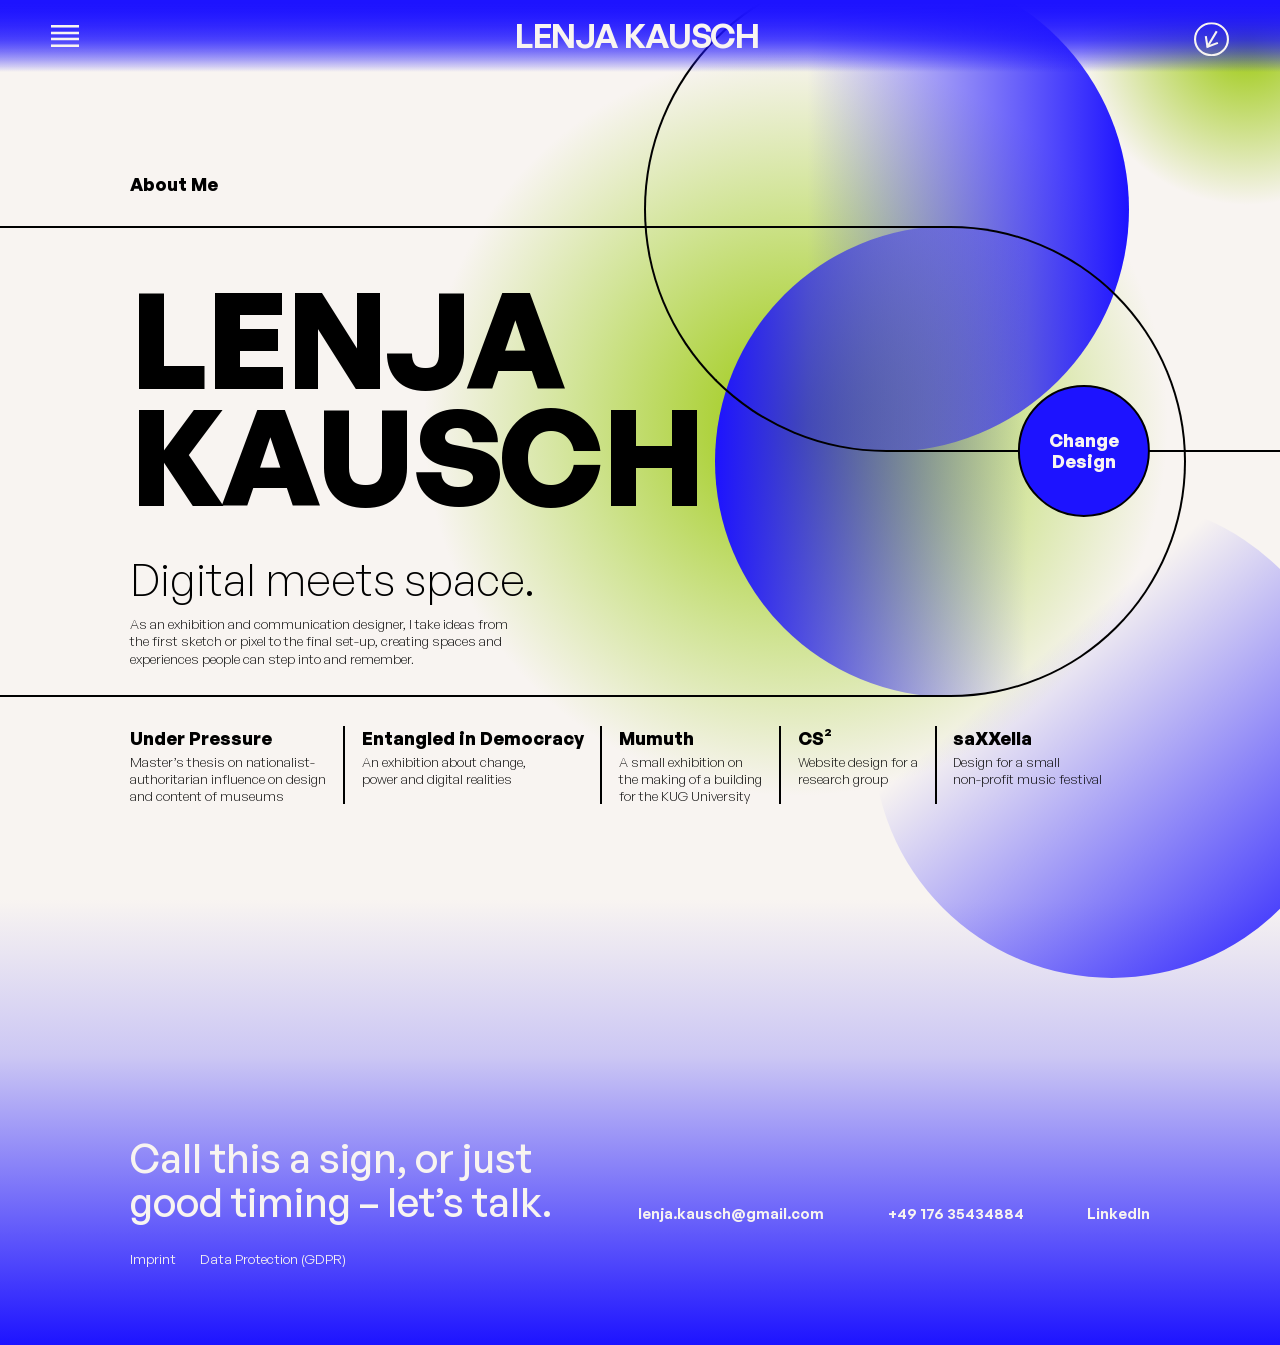
==== commit 0bff0184: "Fehler ausbesser" ====
--- a/index.html
+++ b/index.html
@@ -20,7 +20,7 @@
     <nav class="nav-panel" id="nav-panel" aria-label="Main">
       <ul class="nav-list">
         <li class="nav-list__item nav-list__item--parent">
-          <a href="work.html">Work</a>
+          <a href="index.html">Work</a>
           <ul class="nav-sublist">
             <li><a href="saxxella.html">saXXella</a></li>
             <li><a href="c2c2.html">CS²</a></li>
@@ -79,7 +79,7 @@
         <a href="under-pressure.html">
           <span class="landing-project__text">
             <strong class="landing-project__title">Under Pressure</strong>
-            <span class="landing-project__desc">Masterthesis about nationalist-<br class="br-desktop">authoritarian influence on design<br class="br-desktop"> and content of museums</span>
+            <span class="landing-project__desc">Master’s thesis on nationalist-<br class="br-desktop">authoritarian influence on design<br class="br-desktop"> and content of museums</span>
           </span>
           <span class="landing-project__media"><img src="assets/images/landing page/web/under-pressure.jpg" alt="" loading="lazy"></span>
         </a>
@@ -162,7 +162,7 @@
             <span class="alt-project__thumb" style="background-position: 52% 45%" aria-hidden="true"></span>
             <span class="alt-project__text">
               <strong class="alt-project__title">Under Pressure</strong>
-              <span class="alt-project__desc">Masterthesis about nationalist-authoritarian influence on design and content of museums</span>
+              <span class="alt-project__desc">Master’s thesis on nationalist-authoritarian influence on design and content of museums</span>
             </span>
             <span class="alt-tag alt-tag--outline alt-project__tag">Exhibition Design</span>
             <img class="alt-project__arrow" src="assets/icons/icon-arrow-right-circle.svg" alt="" width="36" height="36">
@@ -225,12 +225,11 @@
 
 <footer class="site-footer" id="footer">
   <div class="container footer__grid">
-    <h2 class="footer__title">Call this a sign, or just good timing —let's talk.</h2>
+    <h2 class="footer__title">Call this a sign, or just good timing – let’s talk.</h2>
     <ul class="footer__links">
       <li><a href="mailto:lenja.kausch@gmail.com">lenja.kausch@gmail.com</a></li>
       <li><a href="tel:+4917635434884">+49 176 35434884</a></li>
-      <li><a href="https://www.linkedin.com" target="_blank" rel="noopener">Linkedin</a></li>
-      <li><a href="https://www.instagram.com" target="_blank" rel="noopener">Instagram</a></li>
+      <li><a href="https://www.linkedin.com/in/lenja-kausch-913a39297" target="_blank" rel="noopener">LinkedIn</a></li>
     </ul>
     <p class="footer__legal"><a href="impressum.html">Imprint</a><a href="datenschutz.html">Data Protection (GDPR)</a></p>
   </div>
--- a/css/style.css
+++ b/css/style.css
@@ -652,11 +652,7 @@
   height: 2px;
   background-image: repeating-linear-gradient(to right, var(--color-accent) 0 6px, transparent 6px 9px, var(--color-accent) 9px 11px, transparent 11px 16px);
 }
-.dramaturgy__chart {
-  border-left: 2px solid var(--color-accent);
-  border-bottom: 2px solid var(--color-accent);
-}
-.dramaturgy__chart img { width: 100%; height: auto; }
+.dramaturgy__chart img { display: block; width: 100%; height: auto; } /* the SVG draws its own axes */
 .dramaturgy__rooms {
   display: grid;
   grid-template-columns: repeat(2, 1fr);
@@ -681,6 +677,9 @@
 
 /* ---------- Floorplan ---------- */
 .floorplan { padding-top: var(--gap-md); padding-bottom: var(--gap-xl); }
+/* the drawn floor plan has the room names in it, so it keeps its own proportions */
+.floorplan__diagram--plan { aspect-ratio: auto; }
+.floorplan__diagram--plan img { display: block; width: 100%; height: auto; }
 .floorplan__diagram {
   position: relative;
   width: 100%;
@@ -776,7 +775,7 @@
 }
 .about-intro__grid { display: flex; flex-direction: column; }
 .about-intro__photo {
-  width: 75%;
+  width: 100%; /* phones: full content width */
   height: auto;
   aspect-ratio: 418 / 564;
   object-fit: cover;
@@ -848,6 +847,7 @@
 .timeline__item:last-child::before { height: 1.2em; }
 .timeline__item::after {
   content: "";
+  box-sizing: border-box; /* border inside the 18/28px, so the dot is centred on the line */
   position: absolute;
   left: calc(var(--tl-x) - 9px);
   top: calc(0.675em - 9px);
@@ -1612,7 +1612,7 @@
 .up-block { margin-top: var(--gap-md); }
 .up-block--h3 { margin-top: clamp(3rem, 6vw, 5rem); }
 #dramaturgy > .section-lede { margin-bottom: 0; }
-#dramaturgy > .up-figure { margin-top: var(--gap-sm); }
+@media (max-width: 55.99em) { #dramaturgy > .up-figure { margin-top: var(--gap-sm); } } /* phones: small gap under the text */
 .up-block > .section-lede:last-child,
 .up-section .section-lede:last-child { margin-bottom: 0; }
 .up-question { margin-bottom: 0; } /* spans all 8 content columns */
@@ -1626,6 +1626,8 @@
   height: auto;
   margin-top: clamp(1.5rem, 3vw, 2.5rem);
 }
+#visual-identity > .section-lede { margin-bottom: 0; } /* images close under the text */
+#visual-identity > .up-figure { margin-top: var(--gap-sm); } /* small distance */
 .up-figure--materials { mix-blend-mode: multiply; } /* the sample photo's white ground disappears into the page */
 .up-block .media-frame { margin: clamp(1.5rem, 3vw, 2.5rem) 0 0; }
 .up-section.final-result { padding-top: var(--gap-xl); padding-bottom: var(--gap-xl); }
@@ -1730,11 +1732,22 @@
   .up-plan {
     display: grid;
     grid-template-columns: repeat(8, var(--grid-col));
+    grid-template-rows: auto auto 1fr; /* the plan's extra height goes into the last row, not between heading and text */
     column-gap: 20px;
   }
-  .up-plan > .section-title { grid-column: 1 / -1; }
-  .up-plan > .section-lede { grid-column: 1 / span 3; width: auto; margin-left: 0; margin-bottom: 0; }
-  .up-block.up-plan > .up-figure { grid-column: 1 / -1; width: 100%; margin: var(--gap-sm) 0 0; } /* small distance */
+  .up-plan > .section-title { grid-column: 1 / -1; grid-row: 1; position: relative; z-index: 1; }
+  /* the text sits in the empty top-left corner of the plan; plan and text start at the same height */
+  .up-plan > .section-lede { grid-column: 1 / span 3; grid-row: 2; position: relative; z-index: 1; width: auto; margin-left: 0; margin-bottom: 0; }
+  /* the building's left wall starts 11.625% into the image: shift and enlarge the plan so that wall
+     lines up with the text and the right edge stays at the content edge */
+  .up-block.up-plan > .up-figure {
+    grid-column: 1 / -1;
+    grid-row: 1 / -1; /* top of the plan = top of the heading */
+    align-self: start;
+    width: calc(100% / 0.88375);
+    max-width: none;
+    margin: 0 0 0 calc(-100% * 0.11625 / 0.88375);
+  }
 }
 @media (min-width: 56em) {
   /* text blocks sit in the lede column (page column 4, four columns wide); tables and sliders use the full width */
@@ -1784,19 +1797,19 @@
   gap: 2.5rem;
   min-height: clamp(10rem, 20vw, 15rem);
 }
-/* legal links on their own line under the CTA (phones: between CTA and contacts) */
-.footer__title { order: 0; }
-.footer__links { order: 2; }
+/* legal links: phones after the contact links, desktop under the CTA */
 .footer__legal {
   display: flex;
   flex-wrap: wrap;
   flex-basis: 100%;
   gap: 0.5rem 1.5rem;
-  order: 1;
-  margin: calc(var(--gap-sm) - 2.5rem) 0 0; /* small distance to the CTA (cancels the footer's 2.5rem gap) */
+  margin: calc(var(--gap-sm) - 2.5rem) 0 0; /* small distance to the line above (cancels the footer's 2.5rem gap) */
   font-size: var(--fs-small);
 }
 .footer__legal a:hover { text-decoration: underline; }
+@media (max-width: 55.99em) {
+  .footer__legal { flex-direction: column; gap: 0.35rem; } /* phones: stacked like the contact links */
+}
 .footer__title {
   font-weight: 500;
   font-size: var(--fs-footer-title);
@@ -1854,7 +1867,8 @@
   .site-header.is-open .nav-trigger__plus::after {
     transform: translateY(-50%) rotate(-45deg);
   }
-  .site-header.is-open .logo { opacity: 0; visibility: hidden; }
+  /* open overlay: the name stays on top (links to the landing page), the menu starts below it */
+  .site-header.is-open .logo { position: relative; z-index: 2; }
 
   .nav-panel {
     position: fixed;
@@ -1867,8 +1881,7 @@
     overflow: hidden;
     background: var(--color-accent);
     padding-inline: var(--nav-overlay-pad);
-    /* first entry sits exactly where the logo is in the closed header */
-    padding-top: calc((var(--header-h) - var(--logo-h)) / 2);
+    padding-top: calc(var(--header-h) + 1.5rem);
   }
   .nav-list { position: relative; z-index: 1; gap: 1.1rem; }
   .nav-list__item { line-height: 1; }
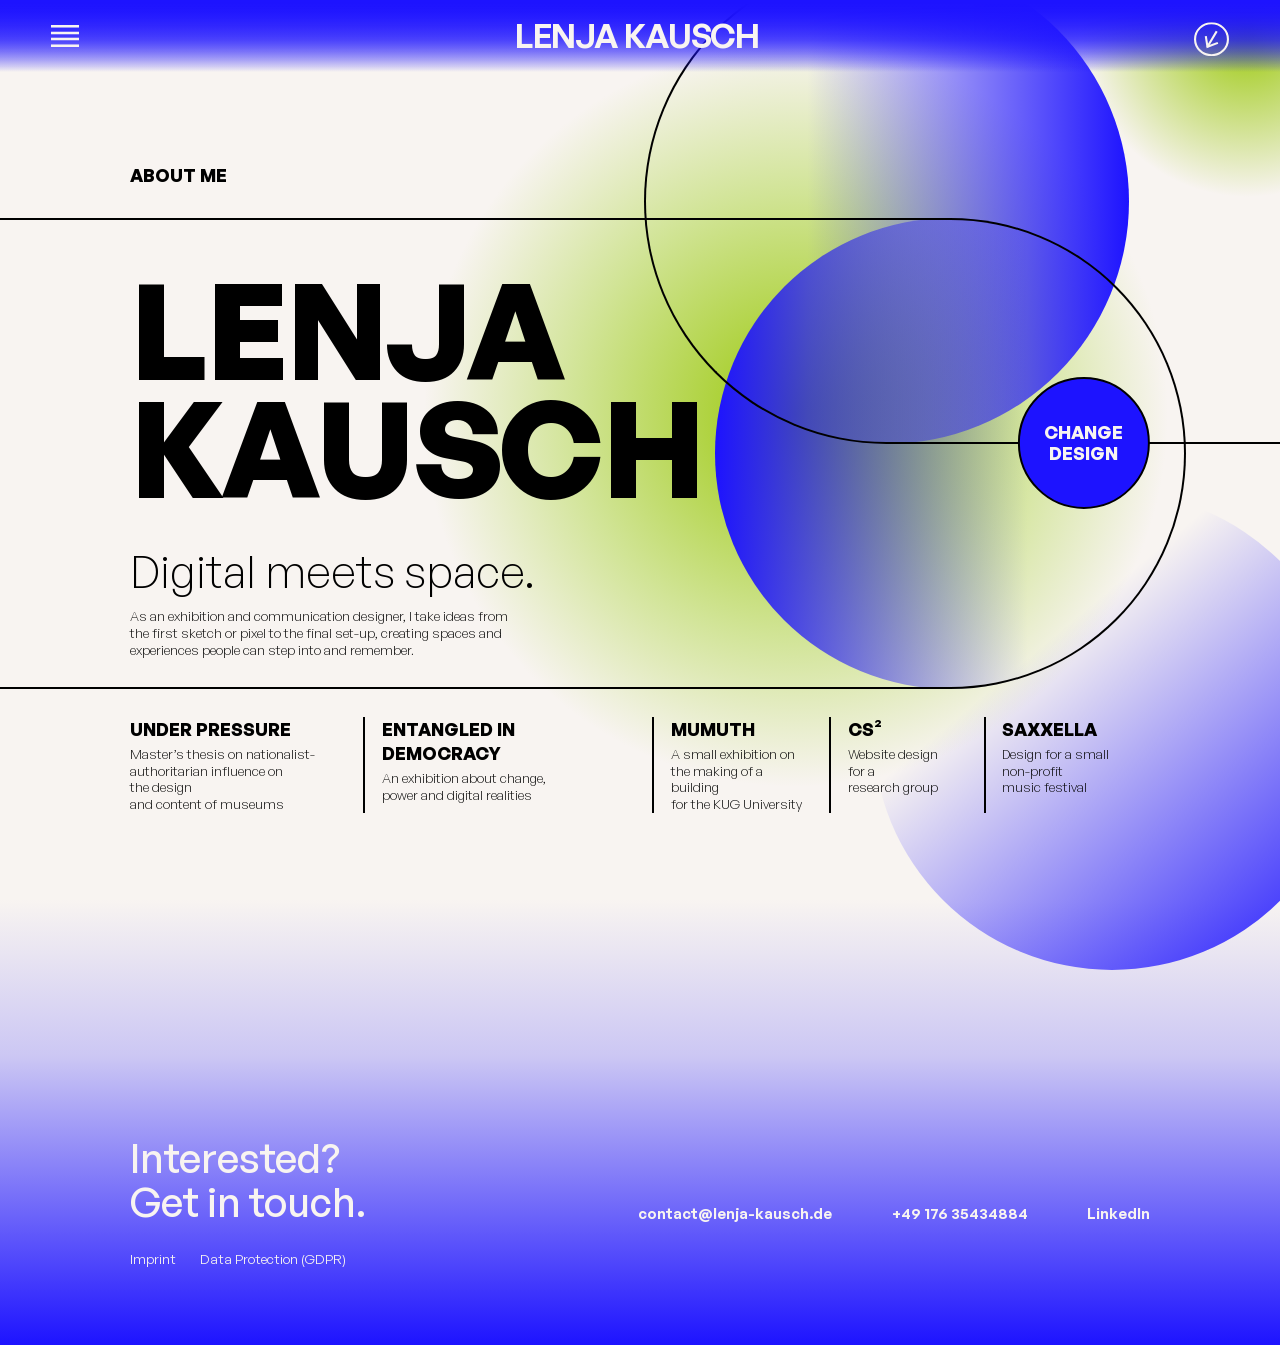
==== commit 8bc74730: "Korrekturen" ====
--- a/index.html
+++ b/index.html
@@ -79,7 +79,7 @@
         <a href="under-pressure.html">
           <span class="landing-project__text">
             <strong class="landing-project__title">Under Pressure</strong>
-            <span class="landing-project__desc">Master’s thesis on nationalist-<br class="br-desktop">authoritarian influence on design<br class="br-desktop"> and content of museums</span>
+            <span class="landing-project__desc">Master’s thesis on nationalist-<br class="br-desktop">authoritarian influence on the design<br class="br-desktop"> and content of museums</span>
           </span>
           <span class="landing-project__media"><img src="assets/images/landing page/web/under-pressure.jpg" alt="" loading="lazy"></span>
         </a>
@@ -140,10 +140,10 @@
       </h1>
       <div class="alt-hero__aside">
         <p class="alt-intro" data-pattern-avoid>As an exhibition and communication designer, I take ideas from the first sketch or pixel to the final set-up, creating spaces and experiences people can step into and remember.</p>
-        <ul class="alt-links">
-          <li data-pattern-avoid><a href="about.html">About Me <img src="assets/icons/icon-arrow-right-circle.svg" alt="" width="24" height="24"></a></li>
-        </ul>
-      </div>
+      </div>
+      <ul class="alt-links">
+        <li data-pattern-avoid><a href="about.html">About Me <img src="assets/icons/icon-arrow-right-circle.svg" alt="" width="24" height="24"></a></li>
+      </ul>
       <div class="alt-tags">
         <span class="alt-tag" data-pattern-avoid>Exhibition Design</span>
         <span class="alt-tag" data-pattern-avoid>Visual Communication</span>
@@ -162,7 +162,7 @@
             <span class="alt-project__thumb" style="background-position: 52% 45%" aria-hidden="true"></span>
             <span class="alt-project__text">
               <strong class="alt-project__title">Under Pressure</strong>
-              <span class="alt-project__desc">Master’s thesis on nationalist-authoritarian influence on design and content of museums</span>
+              <span class="alt-project__desc">Master’s thesis on nationalist-authoritarian influence on the design and content of museums</span>
             </span>
             <span class="alt-tag alt-tag--outline alt-project__tag">Exhibition Design</span>
             <img class="alt-project__arrow" src="assets/icons/icon-arrow-right-circle.svg" alt="" width="36" height="36">
@@ -225,9 +225,9 @@
 
 <footer class="site-footer" id="footer">
   <div class="container footer__grid">
-    <h2 class="footer__title">Call this a sign, or just good timing – let’s talk.</h2>
+    <h2 class="footer__title">Interested?<br>Get in touch.</h2>
     <ul class="footer__links">
-      <li><a href="mailto:lenja.kausch@gmail.com">lenja.kausch@gmail.com</a></li>
+      <li><a href="mailto:contact@lenja-kausch.de">contact@lenja-kausch.de</a></li>
       <li><a href="tel:+4917635434884">+49 176 35434884</a></li>
       <li><a href="https://www.linkedin.com/in/lenja-kausch-913a39297" target="_blank" rel="noopener">LinkedIn</a></li>
     </ul>
--- a/css/style.css
+++ b/css/style.css
@@ -148,11 +148,19 @@
   --lu: min(1vw, 1.5126vh);
 }
 .theme-about {
-  --color-accent: #1D13FF;
-  --color-accent-2: #1D13FF;
-  --gradient-rgb: 29,19,255;
-  --gradient-mid-rgb: 29,19,255;
-  --gradient-soft-rgb: 138,132,248;
+  /* black: text, timeline, skill bars and gradients */
+  --color-accent: #000;
+  --color-accent-2: #000;
+  --gradient-rgb: 0,0,0;
+  --gradient-mid-rgb: 0,0,0;
+  --gradient-soft-rgb: 128,128,128;
+}
+@media (max-width: 55.99em) {
+  .theme-about .nav-panel { background: rgb(var(--gradient-rgb)); }
+}
+.theme-about.legal-page { /* Imprint and Data Protection stay blue */
+  --color-accent: #1D13FF; --color-accent-2: #1D13FF;
+  --gradient-rgb: 29,19,255; --gradient-mid-rgb: 29,19,255; --gradient-soft-rgb: 138,132,248;
 }
 
 /* ---------- Reset ---------- */
@@ -167,6 +175,8 @@
   -webkit-font-smoothing: antialiased;
 }
 img { max-width: 100%; display: block; }
+/* even line lengths in running text; together with the widow fix in js/script.js */
+p, li, dd, td, th, summary { text-wrap: pretty; }
 a { color: inherit; text-decoration: none; }
 ul { list-style: none; margin: 0; padding: 0; }
 p { margin: 0 0 1em; }
@@ -570,6 +580,12 @@
 .media-frame__caption { font-weight: 600; flex: 1; text-align: center; }
 .media-frame__count { margin-left: auto; }
 .media-frame--portrait figcaption .media-frame__count { margin-left: 0; flex: 1; text-align: right; }
+/* with a caption: arrows | caption | counter on a 3-column grid, so the caption sits exactly in the middle */
+.media-frame figcaption:has(.media-frame__caption) {
+  display: grid;
+  grid-template-columns: 1fr auto 1fr;
+}
+.media-frame figcaption:has(.media-frame__caption) .media-frame__count { justify-self: end; margin-left: 0; }
 .icon-btn {
   display: inline-flex;
   align-items: center;
@@ -759,6 +775,7 @@
 .final-result__room-link:hover span { font-weight: 600; }
 
 /* ---------- About me ---------- */
+.nowrap { white-space: nowrap; } /* keeps names like “FH JOANNEUM Graz” on one line */
 .visually-hidden {
   position: absolute;
   width: 1px;
@@ -770,9 +787,25 @@
 .nav-list__item.is-current > a { text-decoration: underline; }
 
 .about-intro {
+  position: relative;
   padding-top: calc(var(--header-h) + var(--gap-xl));
-  background: radial-gradient(ellipse 35vw 40vw at 100% 55%, rgba(var(--gradient-rgb),1) 0%, rgba(var(--gradient-rgb),0.875) 12.5%, rgba(var(--gradient-rgb),0.75) 25%, rgba(var(--gradient-soft-rgb),0.5) 50%, rgba(248,244,241,0) 100%);
-}
+}
+/* soft radial glows: one colour fading out on a cosine curve (no hard band where the
+   old stops changed colour); on their own layer so they fade out past the section edge */
+.about-intro::before {
+  content: "";
+  position: absolute;
+  z-index: -1;
+  top: 55%;
+  right: 0;
+  width: 70vw;
+  height: 80vw;
+  transform: translate(50%, -50%);
+  background: radial-gradient(closest-side, rgba(var(--gradient-rgb),1) 0%, rgba(var(--gradient-rgb),0.976) 10%, rgba(var(--gradient-rgb),0.905) 20%, rgba(var(--gradient-rgb),0.794) 30%, rgba(var(--gradient-rgb),0.655) 40%, rgba(var(--gradient-rgb),0.5) 50%, rgba(var(--gradient-rgb),0.345) 60%, rgba(var(--gradient-rgb),0.206) 70%, rgba(var(--gradient-rgb),0.095) 80%, rgba(var(--gradient-rgb),0.024) 90%, rgba(var(--gradient-rgb),0) 100%);
+  pointer-events: none;
+}
+.about-intro > .container { position: relative; }
+.theme-about main { overflow-x: clip; } /* the glows run past the page edge without causing sideways scrolling */
 .about-intro__grid { display: flex; flex-direction: column; }
 .about-intro__photo {
   width: 100%; /* phones: full content width */
@@ -814,7 +847,7 @@
   width: 50vw;
   height: 56vw;
   transform: translate(-50%, -50%);
-  background: radial-gradient(closest-side, rgba(var(--gradient-rgb),1) 0%, rgba(var(--gradient-rgb),0.875) 12.5%, rgba(var(--gradient-rgb),0.75) 25%, rgba(var(--gradient-soft-rgb),0.5) 50%, rgba(248,244,241,0) 100%);
+  background: radial-gradient(closest-side, rgba(var(--gradient-rgb),1) 0%, rgba(var(--gradient-rgb),0.976) 10%, rgba(var(--gradient-rgb),0.905) 20%, rgba(var(--gradient-rgb),0.794) 30%, rgba(var(--gradient-rgb),0.655) 40%, rgba(var(--gradient-rgb),0.5) 50%, rgba(var(--gradient-rgb),0.345) 60%, rgba(var(--gradient-rgb),0.206) 70%, rgba(var(--gradient-rgb),0.095) 80%, rgba(var(--gradient-rgb),0.024) 90%, rgba(var(--gradient-rgb),0) 100%);
   pointer-events: none;
 }
 .about-career > .container { position: relative; }
@@ -981,6 +1014,7 @@
   list-style: none;
   font-size: max(1rem, 1.39 * var(--lu));
   font-weight: 700;
+  text-transform: uppercase;
 }
 .landing-links li + li {
   margin-left: 1.25rem;
@@ -1071,6 +1105,7 @@
   font-size: max(1rem, 1.39 * var(--lu));
   font-weight: 700;
   line-height: 1.2;
+  text-transform: uppercase;
 }
 
 .landing-projects ul {
@@ -1091,6 +1126,7 @@
   margin-bottom: 0.3rem;
   font-size: max(1rem, 1.39 * var(--lu));
   font-weight: 700;
+  text-transform: uppercase;
 }
 .landing-project__desc {
   display: block;
@@ -1361,8 +1397,10 @@
   position: relative;
   display: grid;
   grid-template-columns: 43% 1fr;
-  /* last row soaks up the intro's extra height so the title lines stay together */
-  grid-template-rows: auto auto auto auto 1fr;
+  /* rows 1-3: title lines; row 4 takes up the intro's extra height so the title stays together;
+     row 5: tags, About Me and Change Design on one line */
+  grid-template-rows: auto auto auto 1fr auto;
+  align-items: start;
 }
 .alt-title { display: contents; }
 .alt-title__line {
@@ -1377,7 +1415,7 @@
 .alt-title__line--1 { grid-column: 1 / -1; grid-row: 1; }
 .alt-title__line--2 { grid-column: 1; grid-row: 2; }
 .alt-title__line--3 { grid-column: 1; grid-row: 3; }
-.alt-hero__aside { grid-column: 2; grid-row: 2 / span 4; padding-top: 0.25em; }
+.alt-hero__aside { grid-column: 2; grid-row: 2 / span 3; padding-top: 0.25em; }
 .alt-hero__aside { position: relative; }
 .alt-intro {
   max-width: 68%;
@@ -1390,7 +1428,12 @@
   display: flex;
   flex-wrap: wrap;
   gap: 0.5rem 2rem;
-  margin: clamp(1.5rem, 2.5vw, 2.25rem) 0 0;
+  position: relative;
+  z-index: 1;
+  grid-column: 2;
+  grid-row: 5;
+  align-self: center;
+  margin: clamp(1.5rem, 3.5vw, 3.2rem) 0 0;
   padding: 0;
   list-style: none;
 }
@@ -1407,8 +1450,8 @@
   position: relative;
   z-index: 1;
   grid-column: 1;
-  grid-row: 4;
-  align-self: start;
+  grid-row: 5;
+  align-self: center;
   display: flex;
   flex-wrap: wrap;
   gap: 0.75rem 1.9rem;
@@ -1433,10 +1476,14 @@
 }
 /* "Change Design": a black rectangle set into the pattern column on the right (desktop) */
 .alt-change {
-  position: absolute;
+  position: relative;
   z-index: 1;
-  top: calc(var(--header-h) + 15vw); /* middle of the pattern column */
-  right: 3vw;
+  /* same row as the tags and About Me; pushed out into the pattern column on the right */
+  grid-column: 2;
+  grid-row: 5;
+  align-self: center;
+  justify-self: end;
+  margin: clamp(1.5rem, 3.5vw, 3.2rem) calc(3vw - var(--container-pad)) 0 0;
   padding: 0.9rem 1.4rem;
   border: 2px solid #000;
   background: #000;
@@ -1551,6 +1598,7 @@
   .alt-title__line { font-size: 14vw; }
   .alt-title__line--1, .alt-title__line--2, .alt-title__line--3 { grid-column: 1; }
   .alt-hero__aside { grid-column: 1; grid-row: 5; padding-top: 0; margin-top: 1.5rem; }
+  .alt-links { grid-column: 1; grid-row: 6; align-self: start; margin-top: 1.5rem; }
   .alt-intro { max-width: none; font-size: 1.25rem; }
   .alt-tags { grid-column: 1; grid-row: 4; gap: 0.6rem; margin-top: 1.25rem; }
   .alt-change {
@@ -1558,9 +1606,9 @@
     top: auto;
     right: auto;
     grid-column: 1;
-    grid-row: 6;
+    grid-row: 7;
     justify-self: start;
-    margin-top: 2rem;
+    margin: 2rem 0 0;
     padding: 0.6rem 1.1rem;
     font-size: 1rem;
   }
@@ -1612,9 +1660,18 @@
 .up-block { margin-top: var(--gap-md); }
 .up-block--h3 { margin-top: clamp(3rem, 6vw, 5rem); }
 #dramaturgy > .section-lede { margin-bottom: 0; }
-@media (max-width: 55.99em) { #dramaturgy > .up-figure { margin-top: var(--gap-sm); } } /* phones: small gap under the text */
+@media (max-width: 55.99em) {
+  /* phones: small gap under the text; the empty margin left of the building is cut off,
+     so the building spans the full content width (left wall at 11.625% of the image) */
+  #dramaturgy > .up-figure {
+    width: calc(100% / 0.88375);
+    max-width: none;
+    margin: var(--gap-sm) 0 0 calc(-100% * 0.11625 / 0.88375);
+  }
+}
 .up-block > .section-lede:last-child,
 .up-section .section-lede:last-child { margin-bottom: 0; }
+.up-question-label { font-weight: 400; } /* small kicker above the question */
 .up-question { margin-bottom: 0; } /* spans all 8 content columns */
 #research-question + #theory,
 #theory + #criteria { margin-top: var(--gap-xl); }
